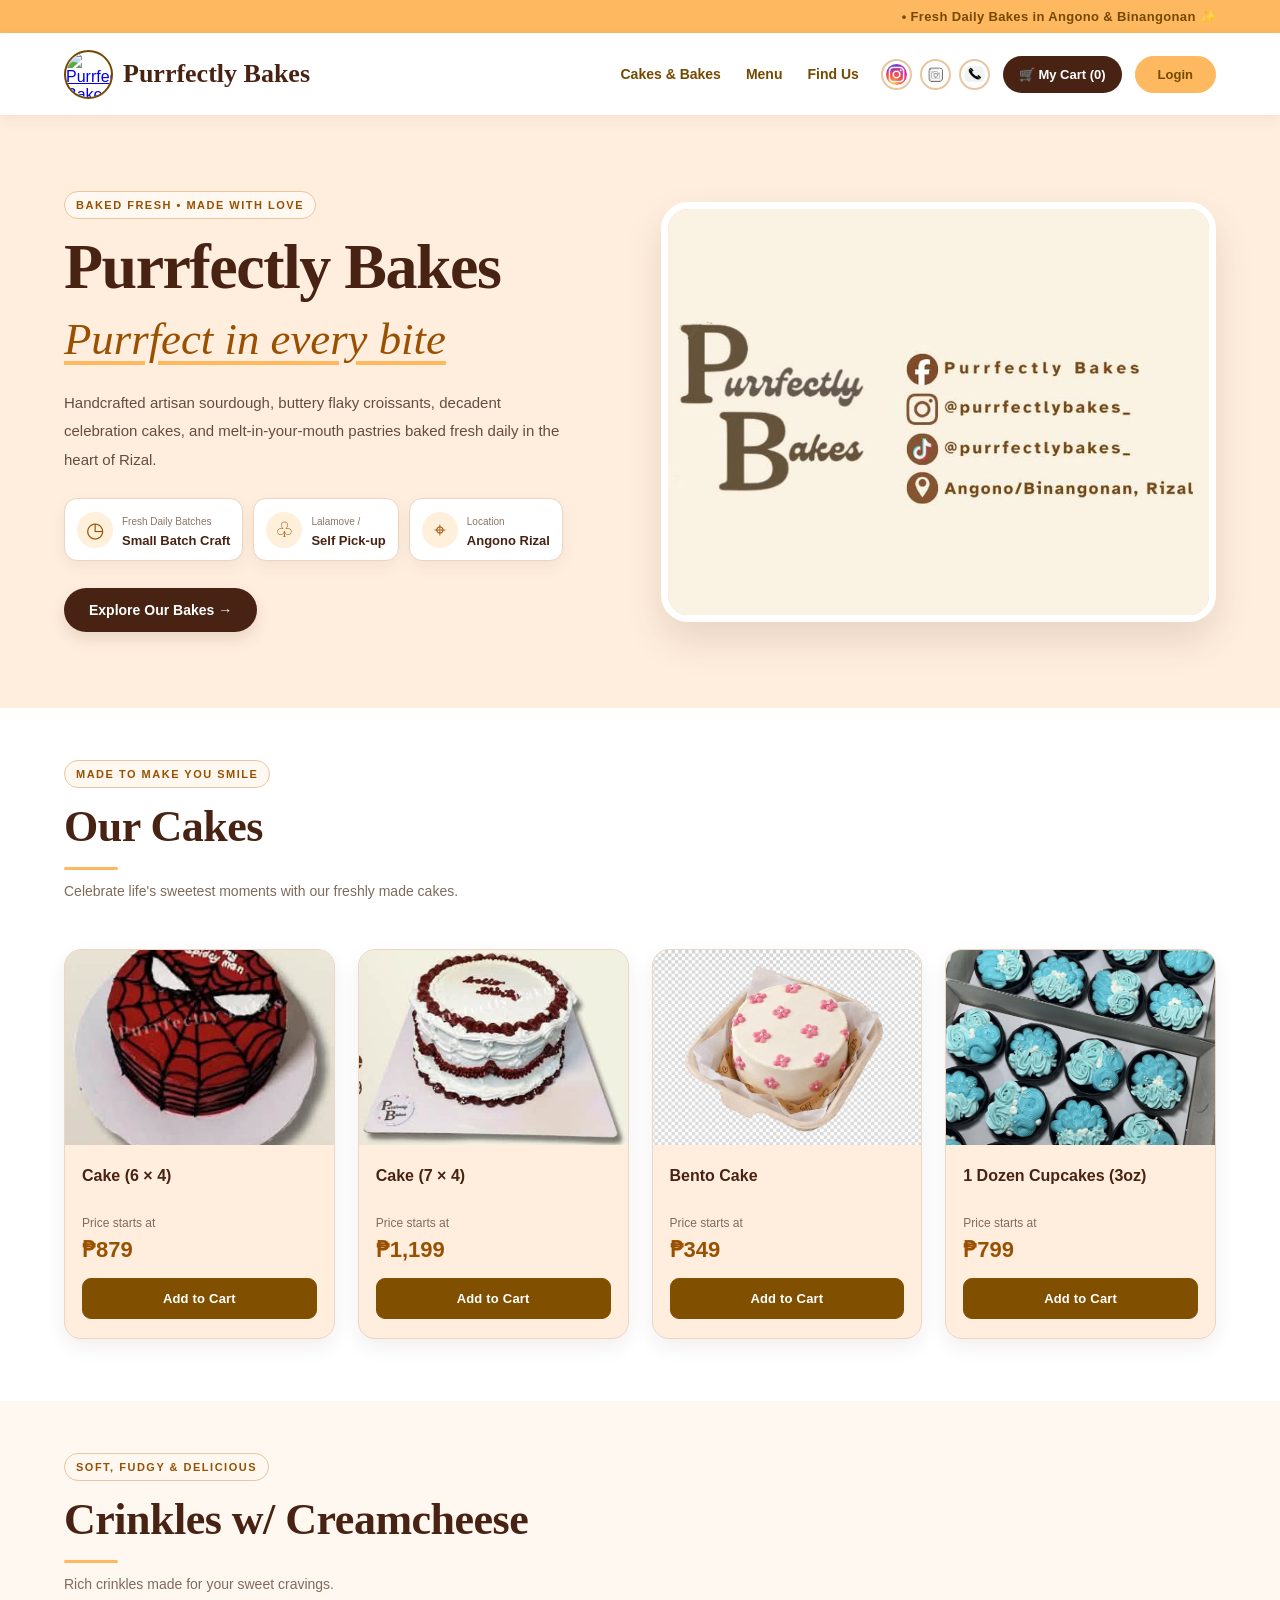
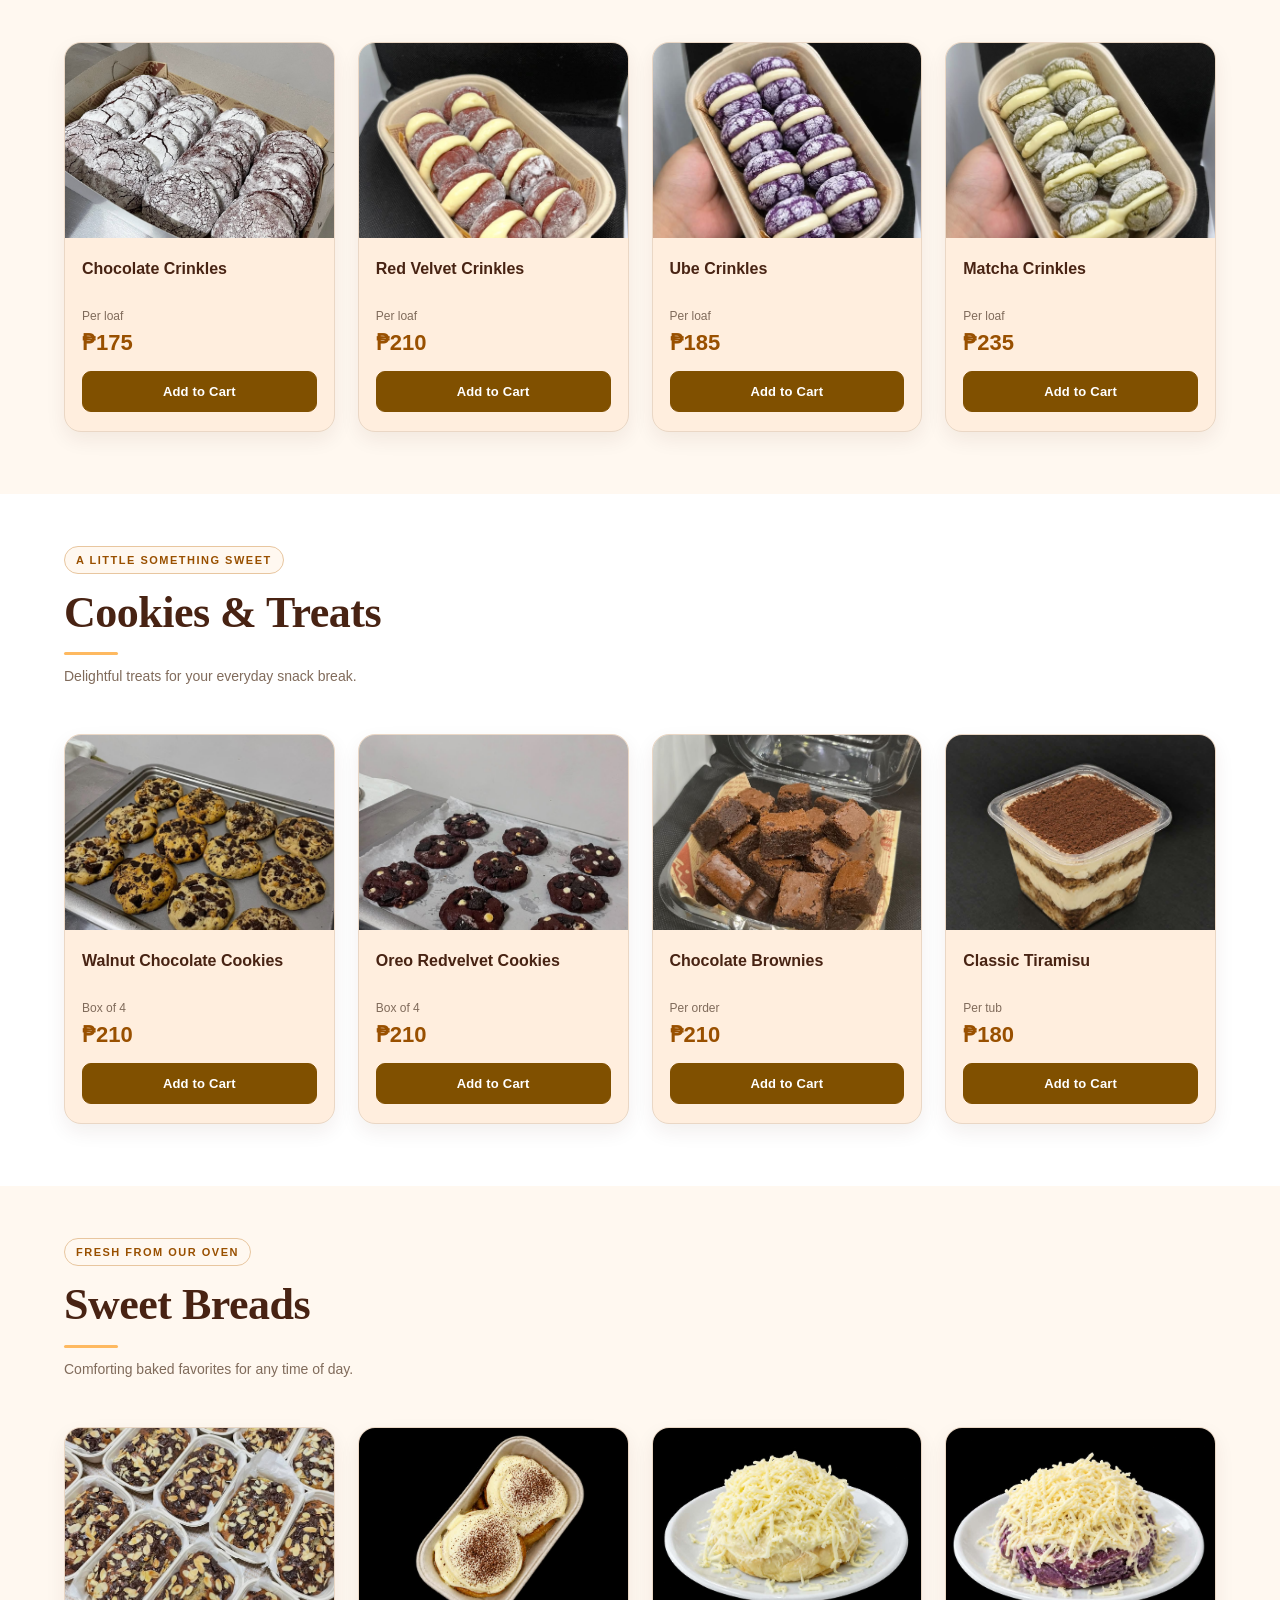
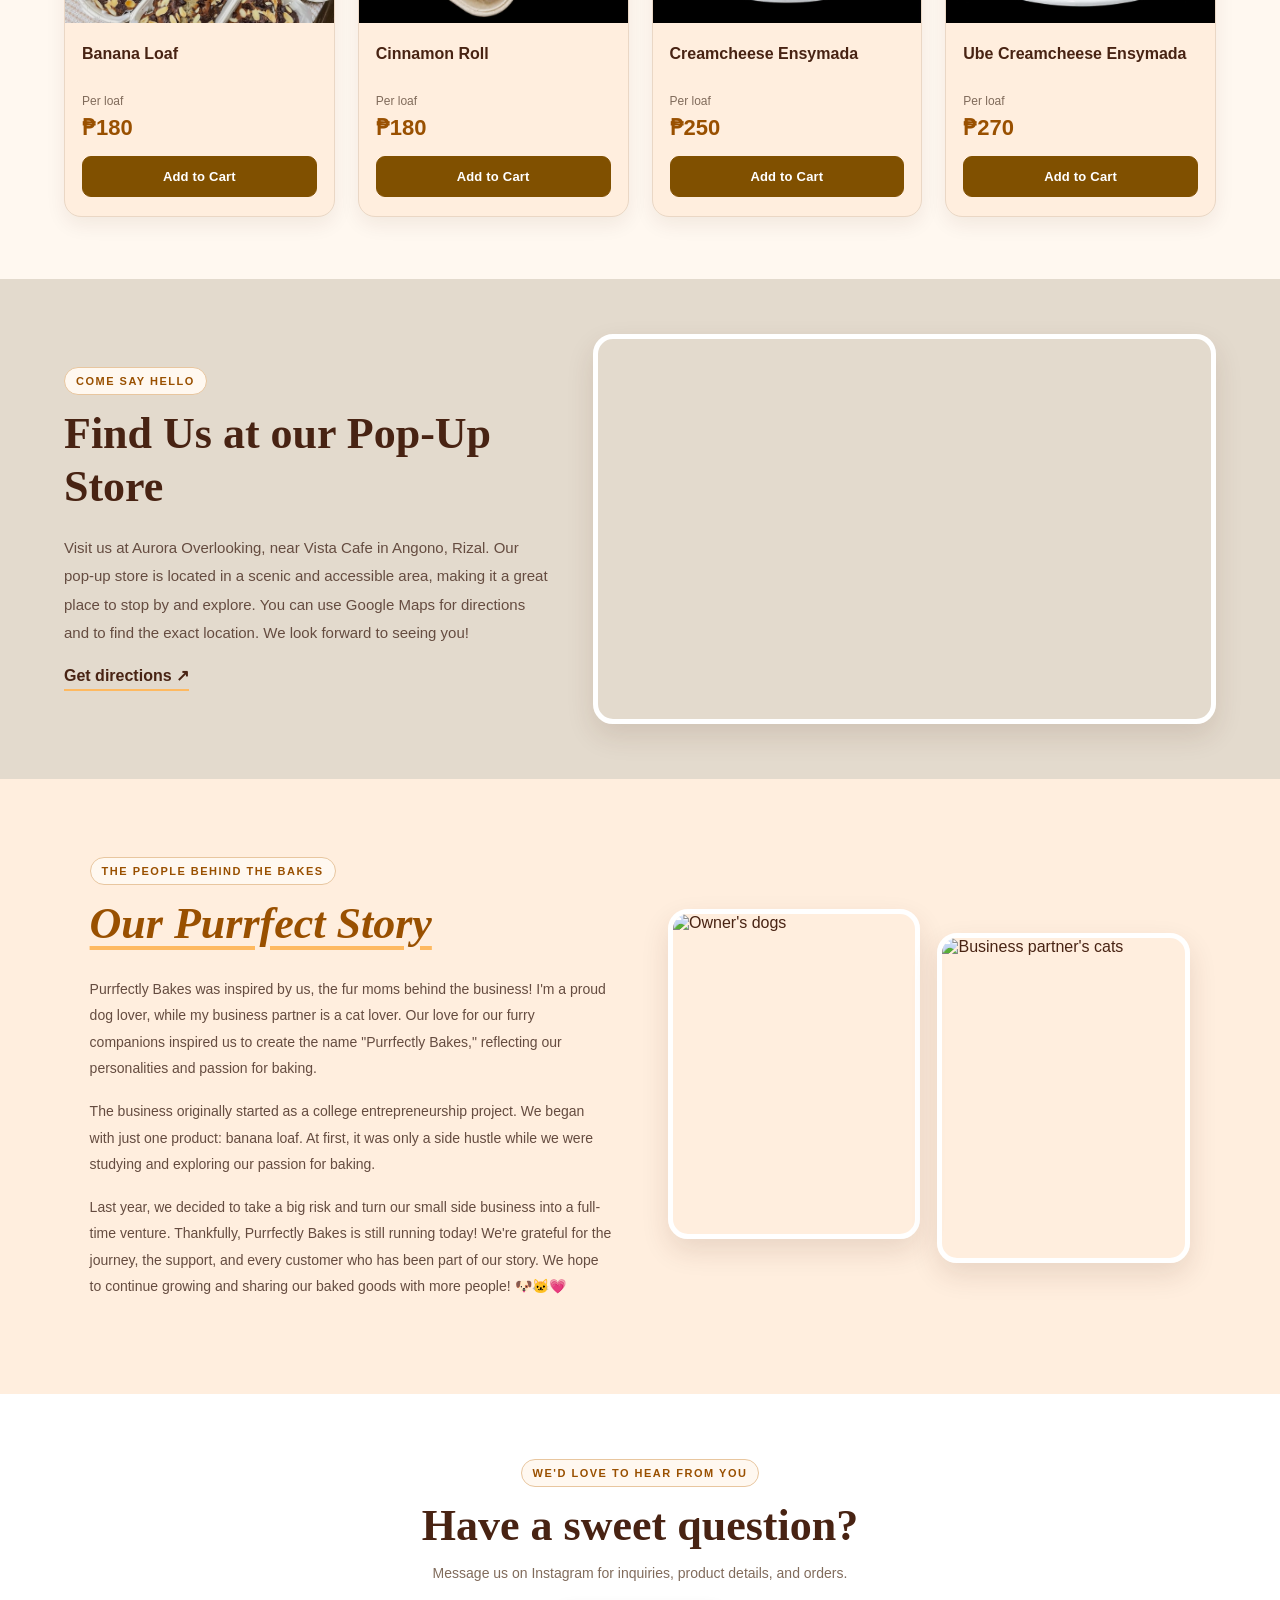
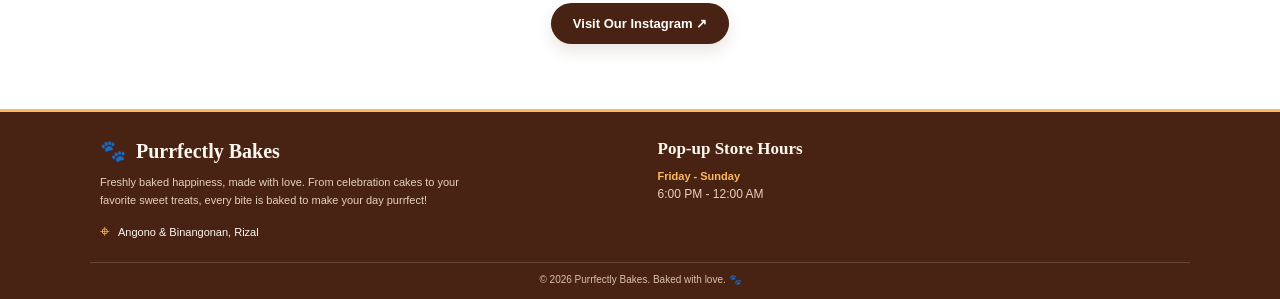
==== indexx.html @ 8ee6066c "Add files via upload" ====
<!DOCTYPE html>
<html lang="en">
<head>
    <meta charset="UTF-8">
    <meta name="viewport" content="width=device-width, initial-scale=1.0">
    <meta name="theme-color" content="#FFEEDE">
    <meta name="description" content="Freshly baked cakes, crinkles, cookies, and sweet breads from Purrfectly Bakes in Rizal.">
    <title>Purrfectly Bakes | Freshly Baked with Love</title>
    <link rel="stylesheet" href="style.css">
    <!-- Visual -->


</head>
<body>
    <!-- TOP ANNOUNCEMENT BAR: short store update shown above the navigation. -->
    <div class="top-header">
        <h1>• Fresh Daily Bakes in Angono &amp; Binangonan ✨</h1>
    </div>

    <!-- MAIN HEADER: brand logo, navigation links, social icons, cart, and login. -->
    <header class="mid-header" id="home">
        <div class="Brand">
            <a href="#home"><img src="pictures/logo.jpg" alt="Purrfectly Bakes Logo" class="logo"></a>
            <h1><a href="#home">Purrfectly Bakes</a></h1>
        </div>

        <nav aria-label="Main navigation">
            <a href="#menu-section">Cakes &amp; Bakes</a>
            <a href="#Menu">Menu</a>
            <a href="#maps">Find Us</a>
        </nav>

        <div class="header-actions">
            <div class="header-icons">
                <a href="https://www.instagram.com/purrfectlybakes_/" target="_blank" rel="noopener noreferrer" aria-label="Instagram">
                    <img src="pictures/instagram.jpg" alt="">
                </a>
                <a href="#image" aria-label="View bakery photos"><img src="pictures/camera.jpg" alt=""></a>
                <a href="#contact" aria-label="Contact us"><img src="pictures/Contact.jpg" alt=""></a>
            </div>

            <button type="button" class="cart-trigger" id="open-cart">
                🛒 My Cart <span id="cart-count">(0)</span>
            </button>

            <!-- LOGIN BUTTON -->
            <div class="Login">
                <a href="#login">Login</a>
            </div>
        </div>
    </header>

    <main>
        <!-- HERO SECTION: introduces the bakery and highlights its main features. -->
        <section class="Content">
            <div class="CContent">
                <p class="eyebrow">BAKED FRESH • MADE WITH LOVE</p>
                <h1>Purrfectly Bakes</h1>
                <h2>Purrfect in every bite</h2>
                <p>Handcrafted artisan sourdough, buttery flaky croissants, decadent celebration cakes, and melt-in-your-mouth pastries baked fresh daily in the heart of Rizal.</p>

                <div class="Content-features">
                    <div class="feature"><span>◷</span><div><small>Fresh Daily Batches</small><h4>Small Batch Craft</h4></div></div>
                    <div class="feature"><span>♧</span><div><small>Lalamove /</small><h4>Self Pick-up</h4></div></div>
                    <div class="feature"><span>⌖</span><div><small>Location</small><h4>Angono Rizal</h4></div></div>
                </div>
                <a href="#menu-section" class="Content-button">Explore Our Bakes <span>→</span></a>
            </div>

            <div class="Content-image" id="image" aria-label="Purrfectly Bakes featured products">
                <div class="slides">
                    <div class="slide"><img src="pictures/Banner.jpg" alt="Featured cake"></div>
                    <div class="slide"><img src="pictures/Banners.jpg" alt="Fresh pastries"></div>
                    <div class="slide"><img src="pictures/Bannerss.jpg" alt="Cookies and treats"></div>
                </div>
            </div>
        </section>

        <!-- PRODUCT CATEGORY 1: celebration cakes and cupcakes. -->
        <section class="menu-section catalog-section" id="menu-section">
            <div class="section-heading">
                <p class="eyebrow">MADE TO MAKE YOU SMILE</p>
                <h2>Our Cakes</h2>
                <p>Celebrate life's sweetest moments with our freshly made cakes.</p>
            </div>
            <div class="product-container">
                <article class="product-card" data-name="Cake (6 × 4)" data-price="879" data-description="Our classic celebration cake. Price starts at ₱879; final pricing may depend on design and customization.">
                    <div class="product-image"><img src="pictures/Cakes/6x4.png" alt="Cake 6 by 4"></div>
                    <div class="product-info"><h3>Cake (6 × 4)</h3><p>Price starts at</p><h4>₱879</h4><button type="button" class="add-button">Add to Cart</button></div>
                </article>
                <article class="product-card" data-name="Cake (7 × 4)" data-price="1199" data-description="A bigger celebration cake for sharing. Price starts at ₱1,199; final pricing may depend on design and customization.">
                    <div class="product-image"><img src="pictures/Cakes/7x4.png" alt="Cake 7 by 4"></div>
                    <div class="product-info"><h3>Cake (7 × 4)</h3><p>Price starts at</p><h4>₱1,199</h4><button type="button" class="add-button">Add to Cart</button></div>
                </article>
                <article class="product-card" data-name="Bento Cake" data-price="349" data-description="A petite cake that's perfect for intimate celebrations and sweet surprises.">
                    <div class="product-image"><img src="pictures/Cakes/Bento.png" alt="Bento Cake"></div>
                    <div class="product-info"><h3>Bento Cake</h3><p>Price starts at</p><h4>₱349</h4><button type="button" class="add-button">Add to Cart</button></div>
                </article>
                <article class="product-card" data-name="1 Dozen Cupcakes (3oz)" data-price="799" data-description="A dozen freshly made cupcakes, perfect for sharing.">
                    <div class="product-image"><img src="pictures/Cakes/dozen.jpg" alt="A dozen cupcakes"></div>
                    <div class="product-info"><h3>1 Dozen Cupcakes (3oz)</h3><p>Price starts at</p><h4>₱799</h4><button type="button" class="add-button">Add to Cart</button></div>
                </article>
            </div>
        </section>

        <!-- PRODUCT CATEGORY 2: crinkles with cream cheese. -->
        <section class="menu-section catalog-section alt-section" id="Menu">
            <div class="section-heading">
                <p class="eyebrow">SOFT, FUDGY &amp; DELICIOUS</p>
                <h2>Crinkles w/ Creamcheese</h2>
                <p>Rich crinkles made for your sweet cravings.</p>
            </div>
            <div class="product-container">
                <article class="product-card" data-name="Chocolate Crinkles" data-price="175" data-description="Rich chocolate crinkles with creamcheese. Sold per loaf.">
                    <div class="product-image"><img src="pictures/Crinkles/Dipdak.jpg" alt="Chocolate Crinkles"></div>
                    <div class="product-info"><h3>Chocolate Crinkles</h3><p>Per loaf</p><h4>₱175</h4><button type="button" class="add-button">Add to Cart</button></div>
                </article>
                <article class="product-card" data-name="Red Velvet Crinkles" data-price="210" data-description="Soft red velvet crinkles with creamcheese. Sold per loaf.">
                    <div class="product-image"><img src="pictures/Crinkles/Velveit.jpg" alt="Red Velvet Crinkles"></div>
                    <div class="product-info"><h3>Red Velvet Crinkles</h3><p>Per loaf</p><h4>₱210</h4><button type="button" class="add-button">Add to Cart</button></div>
                </article>
                <article class="product-card" data-name="Ube Crinkles" data-price="185" data-description="Ube-flavored crinkles with creamcheese. Sold per loaf.">
                    <div class="product-image"><img src="pictures/Crinkles/ubers.jpg" alt="Ube Crinkles"></div>
                    <div class="product-info"><h3>Ube Crinkles</h3><p>Per loaf</p><h4>₱185</h4><button type="button" class="add-button">Add to Cart</button></div>
                </article>
                <article class="product-card" data-name="Matcha Crinkles" data-price="235" data-description="Matcha crinkles with creamcheese. Sold per loaf.">
                    <div class="product-image"><img src="pictures/Crinkles/Matcho.jpg" alt="Matcha Crinkles"></div>
                    <div class="product-info"><h3>Matcha Crinkles</h3><p>Per loaf</p><h4>₱235</h4><button type="button" class="add-button">Add to Cart</button></div>
                </article>
            </div>
        </section>

        <!-- PRODUCT CATEGORY 3: cookies and other sweet treats. -->
        <section class="menu-section catalog-section" id="treats">
            <div class="section-heading">
                <p class="eyebrow">A LITTLE SOMETHING SWEET</p>
                <h2>Cookies &amp; Treats</h2>
                <p>Delightful treats for your everyday snack break.</p>
            </div>
            <div class="product-container">
                <article class="product-card" data-name="Walnut Chocolate Cookies" data-price="210" data-description="Chocolate cookies with walnuts. Box of 4.">
                    <div class="product-image"><img src="pictures/Corkies/Nutts.jpg" alt="Walnut Chocolate Cookies"></div>
                    <div class="product-info"><h3>Walnut Chocolate Cookies</h3><p>Box of 4</p><h4>₱210</h4><button type="button" class="add-button">Add to Cart</button></div>
                </article>
                <article class="product-card" data-name="Oreo Redvelvet Cookies" data-price="210" data-description="Oreo red velvet cookies. Box of 4.">
                    <div class="product-image"><img src="pictures/Corkies/Orie.jpg" alt="Oreo Redvelvet Cookies"></div>
                    <div class="product-info"><h3>Oreo Redvelvet Cookies</h3><p>Box of 4</p><h4>₱210</h4><button type="button" class="add-button">Add to Cart</button></div>
                </article>
                <article class="product-card" data-name="Chocolate Brownies" data-price="210" data-description="Rich chocolate brownies. Sold per order.">
                    <div class="product-image"><img src="pictures/Corkies/Brownd.jpg" alt="Chocolate Brownies"></div>
                    <div class="product-info"><h3>Chocolate Brownies</h3><p>Per order</p><h4>₱210</h4><button type="button" class="add-button">Add to Cart</button></div>
                </article>
                <article class="product-card" data-name="Classic Tiramisu" data-price="180" data-description="Classic tiramisu dessert. Sold per tub.">
                    <div class="product-image"><img src="pictures/Corkies/clas.jpg" alt="Classic Tiramisu"></div>
                    <div class="product-info"><h3>Classic Tiramisu</h3><p>Per tub</p><h4>₱180</h4><button type="button" class="add-button">Add to Cart</button></div>
                </article>
            </div>
        </section>

        <!-- PRODUCT CATEGORY 4: freshly baked sweet breads. -->
        <section class="menu-section catalog-section alt-section" id="sweet-breads">
            <div class="section-heading">
                <p class="eyebrow">FRESH FROM OUR OVEN</p>
                <h2>Sweet Breads</h2>
                <p>Comforting baked favorites for any time of day.</p>
            </div>
            <div class="product-container">
                <article class="product-card" data-name="Banana Loaf" data-price="180" data-description="Moist and comforting banana loaf. Sold per loaf.">
                    <div class="product-image"><img src="pictures/Breads/loaf.jpg" alt="Banana Loaf"></div>
                    <div class="product-info"><h3>Banana Loaf</h3><p>Per loaf</p><h4>₱180</h4><button type="button" class="add-button">Add to Cart</button></div>
                </article>
                <article class="product-card" data-name="Cinnamon Roll" data-price="180" data-description="Sweet cinnamon bread. Sold per loaf.">
                    <div class="product-image"><img src="pictures/Breads/Cin.jpg" alt="Cinnamon Roll"></div>
                    <div class="product-info"><h3>Cinnamon Roll</h3><p>Per loaf</p><h4>₱180</h4><button type="button" class="add-button">Add to Cart</button></div>
                </article>
                <article class="product-card" data-name="Creamcheese Ensymada" data-price="250" data-description="Soft ensymada topped with creamcheese. Sold per loaf.">
                    <div class="product-image"><img src="pictures/Breads/Plain.jpg" alt="Creamcheese Ensymada"></div>
                    <div class="product-info"><h3>Creamcheese Ensymada</h3><p>Per loaf</p><h4>₱250</h4><button type="button" class="add-button">Add to Cart</button></div>
                </article>
                <article class="product-card" data-name="Ube Creamcheese Ensymada" data-price="270" data-description="Ube ensymada topped with creamcheese. Sold per loaf.">
                    <div class="product-image"><img src="pictures/Breads/Ubier.jpg" alt="Ube Creamcheese Ensymada"></div>
                    <div class="product-info"><h3>Ube Creamcheese Ensymada</h3><p>Per loaf</p><h4>₱270</h4><button type="button" class="add-button">Add to Cart</button></div>
                </article>
            </div>
        </section>

        <!-- LOCATION SECTION: store information and embedded Google Map. -->
        <section class="store-section" id="maps">
            <div class="store-info">
                <p class="eyebrow">COME SAY HELLO</p>
                <h2>Find Us at our Pop-Up Store</h2>
                <p>Visit us at Aurora Overlooking, near Vista Cafe in Angono, Rizal. Our pop-up store is located in a scenic and accessible area, making it a great place to stop by and explore. You can use Google Maps for directions and to find the exact location. We look forward to seeing you!</p>
                <a class="text-link" href="https://www.google.com/maps/search/?api=1&amp;query=Aurora+Overlooking+Angono+Rizal" target="_blank" rel="noopener noreferrer">Get directions ↗</a>
            </div>
            <div class="map-container">
                <iframe src="https://www.google.com/maps/embed?pb=!1m18!1m12!1m3!1d15448.230544791286!2d121.14919506479725!3d14.53869587504413!2m3!1f0!2f0!3f0!3m2!1i1024!2i768!4f13.1!3m3!1m2!1s0x3397c6d9e2934acf%3A0x7d5acda3dcf02e4a!2sAngono%2C%201930%20Rizal!5e0!3m2!1sen!2sph!4v1792899630427!5m2!1sen!2sph" loading="lazy" referrerpolicy="strict-origin-when-cross-origin" title="Purrfectly Bakes Store Location"></iframe>
            </div>
        </section>

        <!-- ABOUT US SECTION: the story behind the Purrfectly Bakes name. -->
        <section class="StoryContent" id="about">
            <div class="StoryDetails">
                <p class="eyebrow">THE PEOPLE BEHIND THE BAKES</p>
                <h2>Our Purrfect Story</h2>
                <p>Purrfectly Bakes was inspired by us, the fur moms behind the business! I'm a proud dog lover, while my business partner is a cat lover. Our love for our furry companions inspired us to create the name "Purrfectly Bakes," reflecting our personalities and passion for baking.</p>
                <p>The business originally started as a college entrepreneurship project. We began with just one product: banana loaf. At first, it was only a side hustle while we were studying and exploring our passion for baking.</p>
                <p>Last year, we decided to take a big risk and turn our small side business into a full-time venture. Thankfully, Purrfectly Bakes is still running today! We're grateful for the journey, the support, and every customer who has been part of our story. We hope to continue growing and sharing our baked goods with more people! 🐶🐱💗</p>
            </div>
            <div class="StoryImages">
                <img src="pictures/dog1.jpg" alt="Owner's dogs">
                <img src="pictures/cat1.jpg" alt="Business partner's cats">
            </div>
        </section>

        <!-- CONTACT SECTION: directs customers to the bakery Instagram page. -->
        <section class="contact-section" id="contact">
            <p class="eyebrow">WE'D LOVE TO HEAR FROM YOU</p>
            <h2>Have a sweet question?</h2>
            <p>Message us on Instagram for inquiries, product details, and orders.</p>
            <a href="https://www.instagram.com/purrfectlybakes_/" target="_blank" rel="noopener noreferrer">Visit Our Instagram ↗</a>
        </section>
    </main>

    <!-- FOOTER: compact brand details and pop-up store schedule. -->
    <footer class="footer">
        <div class="footer-container">
            <div>
                <h3 class="footer-logo"><span class="paw">🐾</span> Purrfectly Bakes</h3>
                <p class="footer-description">Freshly baked happiness, made with love. From celebration cakes to your favorite sweet treats, every bite is baked to make your day purrfect!</p>
                <div class="footer-location"><span class="store-icon">⌖</span><span>Angono &amp; Binangonan, Rizal</span></div>
            </div>
            <div class="footer-right">
                <h3>Pop-up Store Hours</h3>
                <p class="footer-days">Friday - Sunday</p>
                <p class="footer-time">6:00 PM - 12:00 AM</p>
            </div>
        </div>
        <p class="copyright">© 2026 Purrfectly Bakes. Baked with love. 🐾</p>
    </footer>


    <!-- ACCOUNT POPUPS: CSS :target opens these panels without JavaScript. -->
    <!-- ================= LOGIN ================= -->
    <div id="login" class="account-modal">
        <div class="account-content">
            <img class="account-logo" src="pictures/logo.jpg" alt="Purrfectly Bakes Logo">
            <h2>Welcome Back!</h2>

            <form action="#Welcome">
                <div class="account-input-group">
                    <input type="email" id="login-email" required>
                    <label for="login-email">Email*</label>
                </div>
                <div class="account-input-group">
                    <input type="password" id="login-password" required>
                    <label for="login-password">Password*</label>
                </div>
                <button class="account-yellow-button" type="submit">LOG IN</button>
            </form>

            <a href="#" class="account-close" aria-label="Close login">&times;</a>
            <p class="account-terms">By continuing, you agree to our Terms of Service and Privacy Policy.<br>
                New here? <a href="#signin">Create Account</a>
            </p>
        </div>
    </div>

    <!-- LOGIN WELCOME -->
    <div id="Welcome" class="account-welcome">
        <div class="account-welcome-content">
            <h1>Welcome Back!</h1>
            <p>We are happy to see you again!</p>
            <a href="#" class="account-close" aria-label="Close welcome">&times;</a>
        </div>
    </div>

    <!-- ================= SIGN IN ================= -->
    <div id="signin" class="account-modal">
        <div class="account-content">
            <img class="account-logo" src="pictures/logo.jpg" alt="Purrfectly Bakes Logo">
            <h2>Create Account</h2>

            <form action="#welcome">
                <div class="account-input-group">
                    <input type="text" id="signup-firstname" required>
                    <label for="signup-firstname">Firstname</label>
                </div>
                <div class="account-input-group">
                    <input type="text" id="signup-lastname" required>
                    <label for="signup-lastname">Lastname</label>
                </div>
                <div class="account-input-group">
                    <input type="email" id="signup-email" required>
                    <label for="signup-email">Email*</label>
                </div>
                <div class="account-input-group">
                    <input type="password" id="signup-password" required>
                    <label for="signup-password">Password*</label>
                </div>
                <button class="account-yellow-button" type="submit">SIGN IN</button>
            </form>

            <a href="#" class="account-close" aria-label="Close sign in">&times;</a>
            <p class="account-terms">By continuing, you agree to our Terms of Service and Privacy Policy.</p>
            <p class="account-switch">Already have an account? <a href="#login">Log In</a></p>
        </div>
    </div>

    <!-- SIGN IN WELCOME -->
    <div id="welcome" class="account-welcome">
        <div class="account-welcome-content">
            <h1>Welcome!</h1>
            <p>Are you ready to select your own Purrfectly Bakes?</p>
            <a href="#" class="account-close" aria-label="Close welcome">&times;</a>
        </div>
    </div>

    <!-- SHOPPING INTERFACE MARKUP: these controls are visual only without JavaScript. -->
    <!-- Reusable product details popup -->
    <div class="modal-backdrop" id="product-backdrop"></div>
    <section id="product-modal" class="popup" role="dialog" aria-modal="true" aria-hidden="true" aria-labelledby="modal-product-name">
        <button type="button" class="modal-close" id="close-product" aria-label="Close product details">×</button>
        <div class="product-modal-content">
            <img id="modal-product-image" src="" alt="">
            <div class="product-modal-info">
                <p class="eyebrow">PURRFECTLY BAKES</p>
                <h2 id="modal-product-name">Product name</h2>
                <p class="modal-price">₱<span id="modal-product-price">0</span></p>
                <p id="modal-product-description" class="modal-description"></p>
                <p class="allergen-note">For the exact ingredient list and allergen information, please message us on Instagram before ordering.</p>
                <button type="button" id="modal-add-to-cart" class="primary-button">Add to Cart</button>
            </div>
        </div>
    </section>

    <!-- Shopping cart popup -->
    <section id="cart" class="popup cart-popup" role="dialog" aria-modal="true" aria-hidden="true" aria-labelledby="cart-title">
        <button type="button" class="modal-close" id="close-cart" aria-label="Close cart">×</button>
        <p class="eyebrow">YOUR SWEET SELECTION</p>
        <h2 id="cart-title">My Cart <span class="cart-heading-count" id="cart-heading-count">(0 items)</span></h2>
        <div id="cart-items"><p class="empty-cart">Your cart is currently empty. Add something sweet!</p></div>
        <div class="cart-summary">
            <div><span>Subtotal</span><strong>₱<span id="cart-total">0</span></strong></div>
            <small>Delivery fee, if applicable, will be confirmed by the shop.</small>
            <button type="button" id="checkout-button" class="primary-button" disabled>Proceed to Checkout</button>
        </div>
    </section>

    <!-- Checkout screen -->
    <section id="checkout" class="popup checkout-popup" role="dialog" aria-modal="true" aria-hidden="true" aria-labelledby="checkout-title">
        <button type="button" class="modal-close" id="close-checkout" aria-label="Close checkout">×</button>
        <p class="eyebrow">ALMOST THERE!</p>
        <h2 id="checkout-title">Complete Your Order</h2>
        <p class="checkout-intro">Please provide your details so we can prepare your freshly baked treats.</p>

        <form id="checkout-form">
            <div class="checkout-section">
                <h3>1. Customer Information</h3>
                <div class="checkout-grid">
                    <label>Full Name *<input id="customer-name" name="customerName" type="text" autocomplete="name" placeholder="Your complete name" required></label>
                    <label>Mobile Number *<input id="customer-phone" name="customerPhone" type="tel" autocomplete="tel" placeholder="09XXXXXXXXX" pattern="09[0-9]{9}" title="Enter an 11-digit Philippine mobile number starting with 09." required></label>
                    <label class="full-field">Email Address (optional)<input id="customer-email" name="customerEmail" type="email" autocomplete="email" placeholder="you@example.com"></label>
                </div>
            </div>

            <div class="checkout-section">
                <h3>2. Delivery Method</h3>
                <div class="choice-row">
                    <label class="choice-card"><input type="radio" name="fulfillment" value="Self Pickup" checked> <span><strong>Self Pickup</strong><small>Pick up your order at our agreed location.</small></span></label>
                    <label class="choice-card"><input type="radio" name="fulfillment" value="Delivery"> <span><strong>Delivery</strong><small>Have your order delivered to your address.</small></span></label>
                </div>
                <div id="delivery-fields" class="checkout-grid" hidden>
                    <label class="full-field">Complete Delivery Address *<textarea id="customer-address" rows="2" placeholder="House/Unit No., Street, Barangay, City/Municipality"></textarea></label>
                    <label class="full-field">Landmark / Delivery Instructions<input id="customer-landmark" type="text" placeholder="Nearby landmark, gate color, etc."></label>
                </div>
            </div>

            <div class="checkout-section">
                <h3>3. Preferred Schedule</h3>
                <div class="checkout-grid">
                    <label>Preferred Date *<input id="order-date" type="date" required></label>
                    <label>Preferred Time *<select id="order-time" required><option value="">Choose a time</option><option>9:00 AM – 11:00 AM</option><option>11:00 AM – 1:00 PM</option><option>1:00 PM – 3:00 PM</option><option>3:00 PM – 5:00 PM</option><option>5:00 PM – 7:00 PM</option></select></label>
                </div>
                <small class="checkout-hint">Your requested schedule is subject to availability. We will confirm it through Instagram.</small>
            </div>

            <div class="checkout-section">
                <h3>4. Payment Method</h3>
                <div class="payment-options">
                    <label class="choice-card"><input type="radio" name="payment" value="GCash" required><span><strong>GCash</strong><small>E-wallet payment</small></span></label>
                    <label class="choice-card"><input type="radio" name="payment" value="Maya"><span><strong>Maya</strong><small>E-wallet payment</small></span></label>
                    <label class="choice-card"><input type="radio" name="payment" value="Cash on Pickup/Delivery"><span><strong>Cash</strong><small>Pay when you receive your order</small></span></label>
                </div>
                <p class="payment-note">For GCash or Maya, payment details and instructions will be provided by Purrfectly Bakes after your order is confirmed. Please do not send payment yet.</p>
            </div>

            <div class="checkout-section">
                <label class="full-field">Order Notes / Cake Design / Special Requests<textarea id="order-notes" rows="3" placeholder="Write your preferred flavor, design, message on cake, or other requests here."></textarea></label>
            </div>

            <div class="checkout-total"><span>Merchandise Subtotal</span><strong>₱<span id="checkout-total">0</span></strong></div>
            <p class="checkout-hint">Delivery fee and custom design charges, if any, will be confirmed by the shop before payment.</p>
            <button type="submit" class="primary-button">Review My Order</button>
        </form>

        <div id="order-review" class="order-review" hidden>
            <h3>Review Your Order</h3>
            <p>Please check your details before sending your order inquiry.</p>
            <pre id="order-review-text"></pre>
            <button type="button" id="send-order-button" class="primary-button">Copy Order Details &amp; Open Instagram</button>
            <button type="button" id="edit-order-button" class="secondary-button">Go Back &amp; Edit</button>
        </div>
        <div id="order-success" class="order-success" hidden>
            <div class="success-mark">✓</div>
            <h3>Order Details Ready!</h3>
            <p>Your order summary has been prepared. Send it to Purrfectly Bakes on Instagram so the shop can confirm availability, delivery fee, and payment instructions.</p>
            <button type="button" id="finish-order-button" class="primary-button">Done</button>
        </div>
    </section>
    <div class="toast" id="toast" role="status" aria-live="polite"></div>

</body>
</html>
---- style.css ----
/* =========================================
   PURRFECTLY BAKES - COMPLETE STYLESHEET
   Warm bakery palette; no gradients.
========================================= */

:root {
    --cream: #FFEEDE;
    --gold: #FEB960;
    --brown: #482313;
    --brown-light: #754900;
    --accent: #995000;
    --muted: #806B5B;
    --white: #FFFFFF;
    --line: #F1DDC9;
    --shadow: 0 12px 30px rgba(72, 35, 19, 0.09);
}

* { margin: 0; padding: 0; box-sizing: border-box; }
html { scroll-behavior: smooth; scroll-padding-top: 105px; }
body {
    background: var(--cream);
    color: var(--brown);
    font-family: Arial, sans-serif;
    overflow-x: hidden;
}
img { max-width: 100%; }
a, button { -webkit-tap-highlight-color: transparent; }
button { font: inherit; }
section[id] { scroll-margin-top: 105px; }

/* Top strip */
.top-header {
    width: 100%;
    background: var(--gold);
    color: var(--brown-light);
    padding: 9px 5%;
}
.top-header h1 {
    text-align: right;
    font-size: 13px;
    font-weight: 600;
    letter-spacing: .35px;
}

/* Sticky navigation */
.mid-header {
    width: 100%;
    min-height: 82px;
    padding: 13px 5%;
    display: flex;
    align-items: center;
    justify-content: space-between;
    gap: 22px;
    background: var(--white);
    box-shadow: 0 3px 14px rgba(72,35,19,.07);
    position: sticky;
    top: 0;
    z-index: 1000;
}
.Brand, .Brand > a { display: flex; align-items: center; flex-shrink: 0; }
.Brand { gap: 10px; }
.logo {
    width: 49px; height: 49px; object-fit: contain;
    border: 2px solid var(--brown-light); border-radius: 50%;
}
.Brand h1 { font: bold 26px Georgia, serif; white-space: nowrap; }
.Brand h1 a { color: var(--brown); text-decoration: none; }
nav { display: flex; align-items: center; justify-content: center; gap: 25px; margin-left: auto; }
nav a {
    color: var(--brown-light); text-decoration: none; font-size: 14px;
    font-weight: 700; white-space: nowrap; position: relative; padding: 9px 0;
}
nav a::after {
    content: ""; position: absolute; left: 0; bottom: 2px;
    width: 0; height: 2px; background: var(--gold); transition: width .25s ease;
}
nav a:hover::after, nav a:focus-visible::after { width: 100%; }
nav a:hover { color: var(--accent); }
.header-actions { display: flex; align-items: center; gap: 13px; flex-shrink: 0; }
.header-icons { display: flex; align-items: center; gap: 8px; }
.header-icons a { display: flex; }
.header-icons img {
    width: 31px; height: 31px; object-fit: contain; padding: 3px;
    border: 2px solid #E8C69F; border-radius: 50%; transition: .25s ease;
}
.header-icons a:hover img { transform: translateY(-3px); border-color: var(--gold); }
.cart-trigger, .primary-button {
    border: 0; border-radius: 30px; padding: 11px 16px;
    background: var(--brown); color: var(--white); font-size: 13px;
    font-weight: 700; cursor: pointer; transition: .25s ease;
}
.cart-trigger:hover, .primary-button:hover { background: var(--gold); color: var(--brown); transform: translateY(-2px); }
.profile-button { display: flex; }
.profile-button img {
    width: 36px; height: 36px; object-fit: cover;
    border: 2px solid #E8C69F; border-radius: 50%; transition: .25s ease;
}
.profile-button:hover img { border-color: var(--gold); transform: scale(1.06); }

/* Hero */
.Content {
    min-height: 520px; padding: 65px 5%; display: flex;
    align-items: center; justify-content: space-between; gap: 48px;
}
.CContent { flex: 1; min-width: 0; max-width: 570px; }
.eyebrow {
    color: var(--accent); font-size: 11px; font-weight: 800;
    letter-spacing: 2px; margin-bottom: 13px;
}
.CContent h1 {
    color: var(--brown); font: bold clamp(42px,5vw,76px)/1.08 Georgia,serif;
    letter-spacing: -1.5px; margin-bottom: 12px;
}
.CContent h2 {
    color: var(--accent); font: italic clamp(29px,3.5vw,47px)/1.2 Georgia,serif;
    text-decoration: underline; text-decoration-color: var(--gold);
    text-underline-offset: 7px; margin-bottom: 22px;
}
.CContent > p:not(.eyebrow) {
    max-width: 510px; color: #654C40; font-size: 15px; line-height: 1.9; margin-bottom: 24px;
}
.Content-features { display: flex; flex-wrap: wrap; gap: 10px; margin-bottom: 27px; }
.feature {
    display: flex; align-items: center; gap: 9px; padding: 12px;
    background: var(--white); border: 1px solid #F1D8BD;
    border-radius: 13px; box-shadow: 0 4px 12px rgba(72,35,19,.04);
    transition: transform .25s ease, box-shadow .25s ease;
}
.feature:hover { transform: translateY(-4px); box-shadow: var(--shadow); }
.feature span { color: var(--accent); font-size: 21px; }
.feature small { color: #8A7666; font-size: 10px; }
.feature h4 { color: var(--brown); font-size: 13px; margin-top: 4px; }
.Content-button {
    display: inline-block; padding: 14px 25px; border-radius: 30px;
    background: var(--brown); color: var(--white); text-decoration: none;
    font-size: 14px; font-weight: 700; transition: .25s ease;
}
.Content-button:hover { background: var(--gold); color: var(--brown); transform: translateY(-3px); }
.Content-image {
    flex: 1; min-width: 0; max-width: 620px; width: 100%; height: 420px;
    overflow: hidden; border: 4px solid var(--white); border-radius: 27px;
    background: #F3D7B8; box-shadow: var(--shadow);
}
.slides { display: flex; width: 300%; height: 100%; animation: autoSlide 12s infinite; }
.slide { width: 33.3333%; height: 100%; flex-shrink: 0; }
.slide img { width: 100%; height: 100%; object-fit: cover; display: block; }
@keyframes autoSlide {
    0%,30% { transform: translateX(0); }
    33.33%,63.33% { transform: translateX(-33.3333%); }
    66.66%,96.66% { transform: translateX(-66.6666%); }
    100% { transform: translateX(0); }
}

/* Product sections */
.menu-section { padding: 52px 5% 62px; background: var(--white); }
.alt-section { background: #FFF8F0; }
.section-heading { max-width: 1200px; margin: 0 auto 28px; }
.section-heading h2, .store-info h2, .StoryDetails h2, .contact-section h2 {
    color: var(--brown); font: bold clamp(30px,3.5vw,44px)/1.2 Georgia,serif;
    margin-bottom: 10px;
}
.section-heading > p:last-child { color: var(--muted); font-size: 14px; line-height: 1.7; }
.product-container {
    display: grid; grid-template-columns: repeat(4,minmax(0,1fr));
    gap: 23px; max-width: 1200px; margin: 0 auto;
}
.product-card {
    display: flex; flex-direction: column; min-width: 0; overflow: hidden;
    background: var(--cream); border: 1px solid var(--line); border-radius: 17px;
    box-shadow: 0 5px 16px rgba(72,35,19,.05);
    transition: transform .28s ease, box-shadow .28s ease;
    cursor: pointer;
}
.product-card:hover { transform: translateY(-7px); box-shadow: 0 15px 28px rgba(72,35,19,.13); }
.product-image { width: 100%; height: 195px; overflow: hidden; background: #F6E1CC; }
.product-image img { width: 100%; height: 100%; object-fit: cover; display: block; transition: transform .4s ease; }
.product-card:hover .product-image img { transform: scale(1.06); }
.product-info { display: flex; flex-direction: column; flex: 1; align-items: stretch; padding: 17px 16px; }
.product-info h3 { color: var(--brown); font-size: 16px; line-height: 1.45; margin-bottom: 8px; }
.product-info p { color: var(--muted); font-size: 12px; margin-bottom: 7px; }
.product-info h4 { color: var(--accent); font-size: 22px; margin-top: auto; margin-bottom: 15px; }
.add-button {
    width: 100%; border: 0; border-radius: 9px; padding: 12px 10px;
    background: #805000; color: var(--white); font-size: 13px; font-weight: 700;
    cursor: pointer; transition: .25s ease;
}
.add-button:hover { background: var(--brown); transform: translateY(-2px); }
.add-button:active { transform: scale(.98); }

/* Location */
.store-section {
    min-height: 460px; padding: 55px 5%; background: #E3DACD;
    display: flex; align-items: center; justify-content: space-between; gap: 45px;
}
.store-info { flex: 0 0 42%; min-width: 0; }
.store-info h2 { margin-bottom: 20px; }
.store-info p:not(.eyebrow) { color: #654C40; font-size: 15px; line-height: 1.9; margin-bottom: 18px; }
.text-link { color: var(--brown); font-weight: 700; text-decoration-color: var(--gold); text-underline-offset: 4px; }
.map-container {
    flex: 1; min-width: 0; height: 390px; overflow: hidden;
    border: 5px solid var(--white); border-radius: 20px; box-shadow: var(--shadow);
}
.map-container iframe { width: 100%; height: 100%; display: block; border: 0; }

/* Story */
.StoryContent {
    display: flex; align-items: center; justify-content: space-between;
    gap: 55px; padding: 78px 7%; background: var(--cream);
}
.StoryDetails { flex: 1; min-width: 0; max-width: 650px; }
.StoryDetails h2 { color: var(--accent); font-style: italic; text-decoration: underline; text-decoration-color: var(--gold); text-underline-offset: 8px; margin-bottom: 25px; }
.StoryDetails p:not(.eyebrow) { color: #654C40; font-size: 14px; line-height: 1.9; margin-bottom: 16px; }
.StoryImages { flex: 1; min-width: 0; display: flex; align-items: center; justify-content: center; gap: 17px; }
.StoryImages img {
    width: calc(50% - 9px); height: 330px; object-fit: cover;
    border: 5px solid var(--white); border-radius: 20px; box-shadow: var(--shadow);
    transition: transform .3s ease;
}
.StoryImages img:first-child { transform: translateY(-12px); }
.StoryImages img:last-child { transform: translateY(12px); }
.StoryImages img:hover { transform: translateY(-5px); }

/* Contact */
.contact-section { padding: 65px 5%; text-align: center; background: var(--white); }
.contact-section h2 { margin-bottom: 12px; }
.contact-section > p:not(.eyebrow) { color: var(--muted); font-size: 14px; margin-bottom: 22px; }
.contact-section a {
    display: inline-block; padding: 13px 22px; border-radius: 25px;
    background: var(--brown); color: var(--white); text-decoration: none;
    font-size: 13px; font-weight: 700; transition: .25s ease;
}
.contact-section a:hover { background: var(--gold); color: var(--brown); }

/* Footer */
.footer { padding: 52px 8% 22px; background: var(--brown); color: #FFF8F0; border-top: 4px solid var(--gold); }
.footer-container { display: grid; grid-template-columns: 1fr 1fr; gap: 60px; max-width: 1200px; margin: 0 auto; }
.footer-logo { display: flex; align-items: center; gap: 10px; font: bold 25px Georgia,serif; margin-bottom: 17px; }
.paw { color: var(--gold); font-size: 27px; }
.footer-description { max-width: 430px; color: #E5D1BE; font-size: 13px; line-height: 1.9; }
.footer-location { display: flex; align-items: center; gap: 12px; margin-top: 28px; font-size: 13px; }
.store-icon { color: var(--gold); font-size: 22px; }
.footer-right h3 { font: bold 22px Georgia,serif; margin-bottom: 20px; }
.footer-days { color: var(--gold); font-size: 13px; font-weight: 700; margin-bottom: 8px; }
.footer-time { color: #E5D1BE; font-size: 14px; }
.copyright { max-width: 1200px; margin: 35px auto 0; padding-top: 17px; border-top: 1px solid rgba(255,255,255,.16); color: #D9C2AE; font-size: 11px; text-align: center; }

/* Modal backdrop and popup */
.modal-backdrop {
    position: fixed; inset: 0; z-index: 1998;
    background: rgba(35,20,12,.62); opacity: 0; visibility: hidden;
    transition: opacity .2s ease, visibility .2s ease;
}
.modal-backdrop.is-visible { opacity: 1; visibility: visible; }
.popup {
    display: none; position: fixed; top: 50%; left: 50%; z-index: 1999;
    transform: translate(-50%,-47%); opacity: 0;
    width: min(900px,92vw); max-height: 88vh; overflow-y: auto;
    padding: 34px; border: 2px solid var(--gold); border-radius: 19px;
    background: var(--cream); box-shadow: 0 18px 55px rgba(0,0,0,.28);
}
.popup.is-open { display: block; animation: popupIn .22s ease forwards; }
@keyframes popupIn { to { transform: translate(-50%,-50%); opacity: 1; } }
.modal-close {
    position: absolute; top: 12px; right: 14px; width: 36px; height: 36px;
    border: 0; border-radius: 50%; background: var(--gold); color: var(--brown);
    font-size: 23px; line-height: 1; cursor: pointer;
}
.product-modal-content { display: grid; grid-template-columns: 1fr 1fr; align-items: center; gap: 30px; }
#modal-product-image { width: 100%; max-height: 470px; object-fit: cover; border-radius: 13px; background: #F6E1CC; }
.product-modal-info { padding: 10px 4px; }
.product-modal-info h2, .cart-popup h2 { color: var(--brown); font: bold 30px Georgia,serif; margin: 0 35px 12px 0; }
.modal-price { color: var(--accent); font-size: 25px; font-weight: 800; margin-bottom: 18px; }
.modal-description, .allergen-note { color: #654C40; font-size: 14px; line-height: 1.8; margin-bottom: 14px; }
.allergen-note { padding: 12px; border-radius: 10px; background: #FFF8F0; font-size: 12px; }
.primary-button { width: 100%; border-radius: 10px; padding: 14px; font-size: 14px; }
.primary-button:disabled { opacity: .45; cursor: not-allowed; transform: none; }

/* Cart */
.cart-popup { width: min(680px,92vw); padding: 30px; }
.cart-popup h2 { font-size: 28px; margin-bottom: 20px; }
.cart-heading-count { color: var(--muted); font: normal 13px Arial,sans-serif; }
#cart-items { margin-bottom: 18px; }
.empty-cart { color: var(--muted); text-align: center; padding: 25px 8px; }
.cart-item {
    display: flex; align-items: center; gap: 13px; padding: 12px;
    margin-bottom: 10px; border: 1px solid var(--line); border-radius: 12px; background: #FFF8F0;
}
.cart-item-image { width: 65px; height: 65px; object-fit: cover; border-radius: 9px; flex-shrink: 0; }
.cart-item-details { flex: 1; min-width: 110px; }
.cart-item-details strong { display: block; color: var(--brown); font-size: 13px; margin-bottom: 4px; }
.cart-item-details p { color: var(--muted); font-size: 11px; line-height: 1.5; }
.cart-item-details .cart-subtotal { color: var(--accent); font-weight: 700; }
.quantity-controls { display: flex; align-items: center; gap: 7px; }
.quantity-controls button {
    min-width: 29px; min-height: 29px; border: 0; border-radius: 7px;
    background: #805000; color: var(--white); font-size: 16px; cursor: pointer;
}
.quantity-controls span { min-width: 17px; text-align: center; font-size: 13px; font-weight: 700; }
.quantity-controls .remove-item { padding: 0 8px; background: #A34C35; font-size: 10px; }
.cart-summary { border-top: 1px solid #E8C69F; padding-top: 16px; }
.cart-summary > div { display: flex; justify-content: space-between; align-items: center; color: var(--brown); font-size: 17px; }
.cart-summary small { display: block; color: var(--muted); font-size: 11px; margin: 7px 0 16px; }
.toast {
    position: fixed; left: 50%; bottom: 25px; z-index: 3000;
    transform: translate(-50%,15px); opacity: 0; visibility: hidden;
    padding: 12px 18px; border-radius: 30px; background: var(--brown);
    color: var(--white); font-size: 13px; text-align: center;
    box-shadow: var(--shadow); transition: .25s ease;
}
.toast.show { transform: translate(-50%,0); opacity: 1; visibility: visible; }

/* Tablet */
@media (max-width: 1100px) {
    .mid-header { flex-wrap: wrap; gap: 12px 18px; }
    .Brand { margin-right: auto; }
    nav { order: 3; width: 100%; margin: 0; }
    .Content { gap: 28px; padding: 50px 4%; }
    .Content-image { height: 350px; }
    .product-container { grid-template-columns: repeat(2,minmax(0,1fr)); }
    .store-section { gap: 25px; }
    .StoryContent { gap: 30px; padding: 60px 5%; }
    .StoryImages img { height: 280px; }
}

/* Mobile */
@media (max-width: 650px) {
    html { scroll-padding-top: 150px; }
    section[id] { scroll-margin-top: 150px; }
    .top-header { padding: 9px 10px; }
    .top-header h1 { font-size: 10px; text-align: center; }
    .mid-header { padding: 12px 13px; justify-content: center; gap: 11px; }
    .Brand { width: 100%; justify-content: center; margin: 0; }
    .logo { width: 42px; height: 42px; }
    .Brand h1 { font-size: 23px; }
    nav { order: 0; gap: 10px 18px; flex-wrap: wrap; padding: 3px 0; }
    nav a { font-size: 12px; }
    .header-actions { width: 100%; justify-content: center; gap: 12px; }
    .header-icons { gap: 7px; }
    .header-icons img { width: 28px; height: 28px; }
    .cart-trigger { padding: 9px 12px; font-size: 11px; }
    .profile-button img { width: 31px; height: 31px; }
    .Content { flex-direction: column; align-items: stretch; gap: 28px; padding: 40px 6%; }
    .CContent { max-width: 100%; }
    .CContent h1 { font-size: clamp(36px,9vw,49px); letter-spacing: -.5px; }
    .CContent h2 { font-size: clamp(27px,7vw,37px); }
    .CContent > p:not(.eyebrow) { font-size: 14px; line-height: 1.8; }
    .feature { flex: 1 1 135px; }
    .Content-image { height: 270px; border-radius: 19px; }
    .menu-section { padding: 37px 5% 43px; }
    .section-heading h2 { font-size: 27px; }
    .product-container { gap: 13px; }
    .product-card { border-radius: 13px; }
    .product-image { height: 135px; }
    .product-info { padding: 12px 10px; }
    .product-info h3 { font-size: 13px; }
    .product-info p { font-size: 11px; }
    .product-info h4 { font-size: 18px; margin-bottom: 12px; }
    .add-button { font-size: 11px; padding: 10px 5px; }
    .store-section { flex-direction: column; align-items: stretch; gap: 22px; padding: 38px 6%; }
    .store-info { flex: auto; }
    .store-info h2 { font-size: 32px; }
    .store-info p:not(.eyebrow) { font-size: 14px; }
    .map-container { flex: auto; width: 100%; height: 280px; border-width: 4px; }
    .StoryContent { flex-direction: column; gap: 23px; padding: 45px 6%; }
    .StoryDetails h2 { font-size: 35px; }
    .StoryDetails p:not(.eyebrow) { font-size: 13px; }
    .StoryImages { gap: 10px; }
    .StoryImages img { width: calc(50% - 5px); height: 220px; border-width: 3px; border-radius: 14px; }
    .StoryImages img:first-child, .StoryImages img:last-child { transform: none; }
    .contact-section { padding: 48px 6%; }
    .footer { padding: 38px 7% 20px; }
    .footer-container { grid-template-columns: 1fr; gap: 30px; }
    .footer-logo { font-size: 22px; }
    .popup { padding: 25px 17px 18px; max-height: 88vh; }
    .product-modal-content { grid-template-columns: 1fr; gap: 13px; }
    #modal-product-image { max-height: 220px; }
    .product-modal-info h2 { font-size: 23px; }
    .modal-price { margin-bottom: 12px; }
    .cart-popup { padding: 25px 15px 17px; }
    .cart-item { flex-wrap: wrap; align-items: flex-start; }
    .cart-item-image { width: 55px; height: 55px; }
    .quantity-controls { width: 100%; justify-content: flex-end; }
}

/* Small phones */
@media (max-width: 380px) {
    .Brand h1 { font-size: 20px; }
    nav { gap: 9px 13px; }
    nav a { font-size: 11px; }
    .product-container { gap: 9px; }
    .product-image { height: 115px; }
    .product-info { padding: 10px 8px; }
    .product-info h3 { font-size: 12px; }
    .product-info h4 { font-size: 16px; }
}

/* Accessibility */
:focus-visible { outline: 3px solid #C07828; outline-offset: 3px; }
@media (prefers-reduced-motion: reduce) {
    html { scroll-behavior: auto; }
    *, *::before, *::after { animation-duration: .01ms !important; animation-iteration-count: 1 !important; transition-duration: .01ms !important; }
}


/* Checkout screen */
.checkout-popup { width: min(760px,94vw); padding: 32px; }
.checkout-popup > h2 { color: var(--brown); font: bold 30px Georgia,serif; margin: 0 35px 8px 0; }
.checkout-intro { color: var(--muted); font-size: 13px; line-height: 1.7; margin-bottom: 20px; }
.checkout-section { padding: 18px 0; border-top: 1px solid var(--line); }
.checkout-section h3, .order-review h3, .order-success h3 { color: var(--brown); font: bold 19px Georgia,serif; margin-bottom: 13px; }
.checkout-grid { display: grid; grid-template-columns: 1fr 1fr; gap: 13px; }
.checkout-grid label, .full-field { display: flex; flex-direction: column; gap: 7px; color: var(--brown); font-size: 12px; font-weight: 700; }
.checkout-grid .full-field { grid-column: 1 / -1; }
.checkout-popup input:not([type=radio]), .checkout-popup select, .checkout-popup textarea {
    width: 100%; min-width: 0; border: 1px solid #E5C9AA; border-radius: 9px;
    padding: 11px 12px; color: var(--brown); background: #FFFCF8; font: 13px Arial,sans-serif;
}
.checkout-popup textarea { resize: vertical; }
.checkout-popup input:focus, .checkout-popup select:focus, .checkout-popup textarea:focus { outline: 2px solid #C07828; border-color: transparent; }
.choice-row, .payment-options { display: grid; grid-template-columns: 1fr 1fr; gap: 10px; }
.payment-options { grid-template-columns: repeat(3,1fr); }
.choice-card { display: flex; align-items: flex-start; gap: 9px; padding: 13px; border: 1px solid var(--line); border-radius: 11px; background: #FFF8F0; cursor: pointer; }
.choice-card:has(input:checked) { border-color: var(--gold); background: #FFF0DC; box-shadow: inset 0 0 0 1px var(--gold); }
.choice-card input { margin-top: 2px; accent-color: #805000; }
.choice-card span { display: flex; flex-direction: column; gap: 5px; }
.choice-card strong { color: var(--brown); font-size: 13px; }
.choice-card small { color: var(--muted); font-size: 11px; line-height: 1.5; }
.checkout-hint, .payment-note { display: block; color: var(--muted); font-size: 11px; line-height: 1.6; margin-top: 9px; }
.payment-note { padding: 11px; background: #FFF3E3; border-radius: 9px; }
.checkout-total { display: flex; justify-content: space-between; padding: 17px 0 7px; border-top: 1px solid var(--line); color: var(--brown); font-size: 16px; }
.checkout-total strong { color: var(--accent); font-size: 19px; }
.checkout-popup form > .primary-button { margin-top: 17px; }
.order-review > p, .order-success > p { color: var(--muted); font-size: 13px; line-height: 1.7; margin-bottom: 14px; }
.order-review pre { white-space: pre-wrap; overflow-wrap: anywhere; max-height: 300px; overflow-y: auto; padding: 15px; margin-bottom: 15px; border: 1px solid var(--line); border-radius: 10px; background: #FFF8F0; color: var(--brown); font: 12px/1.7 Arial,sans-serif; }
.secondary-button { width: 100%; border: 1px solid var(--brown); border-radius: 10px; padding: 12px; margin-top: 9px; background: transparent; color: var(--brown); font-weight: 700; cursor: pointer; }
.order-success { text-align: center; padding: 25px 8px 8px; }
.success-mark { display: grid; place-items: center; width: 58px; height: 58px; margin: 0 auto 15px; border-radius: 50%; background: #E5F1DF; color: #39733B; font-size: 30px; font-weight: 800; }
@media (max-width: 650px) {
    .checkout-popup { padding: 25px 16px 18px; }
    .checkout-popup > h2 { font-size: 24px; }
    .checkout-grid, .choice-row { grid-template-columns: 1fr; }
    .payment-options { grid-template-columns: 1fr; }
}
/* =========================================
   LOGIN & SIGN IN
   Matches the existing Purrfectly Bakes palette.
   ========================================= */

.Login a {
    display: inline-block;
    padding: 10px 22px;
    border: 1px solid var(--gold);
    border-radius: 25px;
    background: var(--gold);
    color: var(--brown-light);
    text-decoration: none;
    font-size: 13px;
    font-weight: 700;
    transition: .25s ease;
    white-space: nowrap;
}
.Login a:hover {
    background: var(--brown);
    border-color: var(--brown);
    color: var(--white);
    transform: translateY(-2px);
}

/* Login and Sign In popup backgrounds */
.account-modal,
.account-welcome {
    display: none;
    position: fixed;
    inset: 0;
    z-index: 2200;
    padding: 20px;
    justify-content: center;
    align-items: center;
    overflow-y: auto;
    background: rgba(35,20,12,.68);
}
.account-modal:target,
.account-welcome:target {
    display: flex;
}
.account-welcome { z-index: 2300; }

/* Popup card */
.account-content,
.account-welcome-content {
    position: relative;
    width: 100%;
    max-width: 420px;
    max-height: 90vh;
    overflow-y: auto;
    padding: 32px;
    border: 2px solid var(--gold);
    border-radius: 19px;
    background: var(--cream);
    color: var(--brown);
    text-align: center;
    box-shadow: 0 18px 55px rgba(0,0,0,.28);
}
.account-logo {
    display: block;
    width: 125px;
    height: 125px;
    object-fit: contain;
    margin: 0 auto 16px;
}
.account-content h2,
.account-welcome-content h1 {
    color: var(--brown-light);
    font: bold 27px Georgia,serif;
    margin-bottom: 12px;
}
.account-welcome-content p {
    color: var(--muted);
    font-size: 14px;
    line-height: 1.7;
}

/* Input fields */
.account-input-group {
    position: relative;
    margin: 22px 0;
    text-align: left;
}
.account-input-group input {
    display: block;
    box-sizing: border-box;
    width: 100%;
    padding: 13px 11px;
    border: 1px solid #E5C9AA;
    border-radius: 9px;
    outline: none;
    background: #FFFCF8;
    color: var(--brown);
    font: 14px Arial,sans-serif;
}
.account-input-group input:focus {
    border-color: var(--accent);
    box-shadow: 0 0 0 2px rgba(254,185,96,.25);
}
.account-input-group label {
    display: block;
    margin: 0 0 7px 2px;
    color: var(--brown-light);
    font-size: 12px;
    font-weight: 700;
}

/* Submit button */
.account-yellow-button {
    width: 100%;
    border: 0;
    border-radius: 10px;
    padding: 13px 16px;
    background: var(--gold);
    color: var(--brown);
    font-size: 13px;
    font-weight: 800;
    cursor: pointer;
    transition: .25s ease;
}
.account-yellow-button:hover {
    background: var(--brown);
    color: var(--white);
    transform: translateY(-2px);
}

/* Close button and helper text */
.account-close {
    position: absolute;
    top: 10px;
    right: 14px;
    display: grid;
    place-items: center;
    width: 32px;
    height: 32px;
    border-radius: 50%;
    background: var(--gold);
    color: var(--brown);
    text-decoration: none;
    font-size: 24px;
    line-height: 1;
}
.account-close:hover {
    background: var(--brown);
    color: var(--white);
}
.account-terms,
.account-switch {
    color: var(--muted);
    font-size: 11px;
    line-height: 1.7;
    margin-top: 17px;
}
.account-terms a,
.account-switch a {
    color: var(--accent);
    font-weight: 700;
    text-decoration: underline;
    text-underline-offset: 3px;
}
.account-terms a:hover,
.account-switch a:hover {
    color: var(--brown);
}

/* Mobile account popups */
@media (max-width: 650px) {
    .Login a {
        padding: 9px 17px;
        font-size: 12px;
    }
    .account-modal,
    .account-welcome {
        padding: 14px;
    }
    .account-content,
    .account-welcome-content {
        max-width: 420px;
        padding: 27px 20px 22px;
    }
    .account-logo {
        width: 105px;
        height: 105px;
    }
    .account-content h2,
    .account-welcome-content h1 {
        font-size: 24px;
    }
}


/* =========================================================
   VISUAL POLISH - refined details while keeping the palette
   and original Purrfectly Bakes layout.
   ========================================================= */

/* Make page sections feel more intentional and consistent. */
.eyebrow {
    display: inline-block;
    padding: 7px 11px;
    border: 1px solid #E8C69F;
    border-radius: 30px;
    background: #FFF8F0;
    letter-spacing: 1.5px;
}

/* Give the hero area a little more breathing room. */
.Content {
    position: relative;
    gap: 55px;
    padding-top: 76px;
    padding-bottom: 76px;
}
.Content-image {
    border: 7px solid var(--white);
    box-shadow: 0 18px 38px rgba(72,35,19,.13);
}
.Content-button,
.contact-section a {
    box-shadow: 0 7px 16px rgba(72,35,19,.12);
}

/* Refine feature tiles under the hero description. */
.feature {
    border-color: #EBD5BF;
    box-shadow: 0 6px 15px rgba(72,35,19,.06);
}
.feature span {
    display: grid;
    place-items: center;
    width: 36px;
    height: 36px;
    flex-shrink: 0;
    border-radius: 50%;
    background: #FFF0DC;
}

/* Add a small visual accent below product section headings. */
.section-heading {
    position: relative;
    padding-bottom: 17px;
}
.section-heading h2 {
    letter-spacing: -.5px;
}
.section-heading h2::after {
    content: "";
    display: block;
    width: 54px;
    height: 3px;
    margin-top: 13px;
    border-radius: 5px;
    background: var(--gold);
}

/* Make each product card feel cleaner and more premium. */
.product-card {
    border-color: #EAD7C5;
    box-shadow: 0 8px 20px rgba(72,35,19,.07);
}
.product-image {
    position: relative;
    background: #F5E4D2;
}
.product-info {
    padding: 19px 17px;
}
.product-info h3 {
    min-height: 44px;
}
.add-button {
    border: 1px solid #805000;
    letter-spacing: .2px;
}
.add-button:focus-visible,
.cart-trigger:focus-visible,
.primary-button:focus-visible,
.Content-button:focus-visible {
    outline: 3px solid #C07828;
    outline-offset: 3px;
}

/* Give the store map and story photos a softer, consistent frame. */
.map-container,
.StoryImages img {
    box-shadow: 0 12px 28px rgba(72,35,19,.12);
}
.store-info .text-link {
    display: inline-block;
    padding-bottom: 4px;
    border-bottom: 2px solid var(--gold);
    text-decoration: none;
}

/* Compact footer: less vertical space and smaller text. */
.footer {
    padding: 27px 7% 14px;
    border-top-width: 3px;
}
.footer-container {
    max-width: 1080px;
    gap: 35px;
}
.footer-logo {
    font-size: 20px;
    margin-bottom: 9px;
}
.paw {
    font-size: 21px;
}
.footer-description {
    max-width: 390px;
    font-size: 11px;
    line-height: 1.65;
}
.footer-location {
    gap: 8px;
    margin-top: 13px;
    font-size: 11px;
}
.store-icon {
    font-size: 17px;
}
.footer-right h3 {
    font-size: 17px;
    margin-bottom: 11px;
}
.footer-days {
    font-size: 11px;
    margin-bottom: 5px;
}
.footer-time {
    font-size: 12px;
}
.copyright {
    margin-top: 20px;
    padding-top: 11px;
    font-size: 10px;
}

/* Improve account panels while retaining the CSS-only login display. */
.account-content,
.account-welcome-content {
    border: 2px solid var(--gold);
    border-radius: 20px;
    box-shadow: 0 20px 55px rgba(35,20,12,.25);
}
.account-logo {
    width: 112px;
    height: 112px;
}
.account-content h2,
.account-welcome-content h1 {
    margin-bottom: 10px;
    font-family: Georgia, serif;
}

/* Tablet and mobile adjustments for the enhanced spacing. */
@media (max-width: 1100px) {
    .Content {
        padding-top: 58px;
        padding-bottom: 58px;
    }
}
@media (max-width: 650px) {
    .Content {
        padding-top: 40px;
        padding-bottom: 40px;
    }
    .Content-image {
        border-width: 5px;
    }
    .feature span {
        width: 31px;
        height: 31px;
    }
    .product-info h3 {
        min-height: 0;
    }
    .footer {
        padding: 23px 7% 12px;
    }
    .footer-container {
        gap: 20px;
    }
    .footer-logo {
        font-size: 18px;
    }
    .footer-description {
        font-size: 10px;
    }
    .footer-right h3 {
        font-size: 16px;
    }
    .copyright {
        margin-top: 16px;
        font-size: 9px;
    }
}
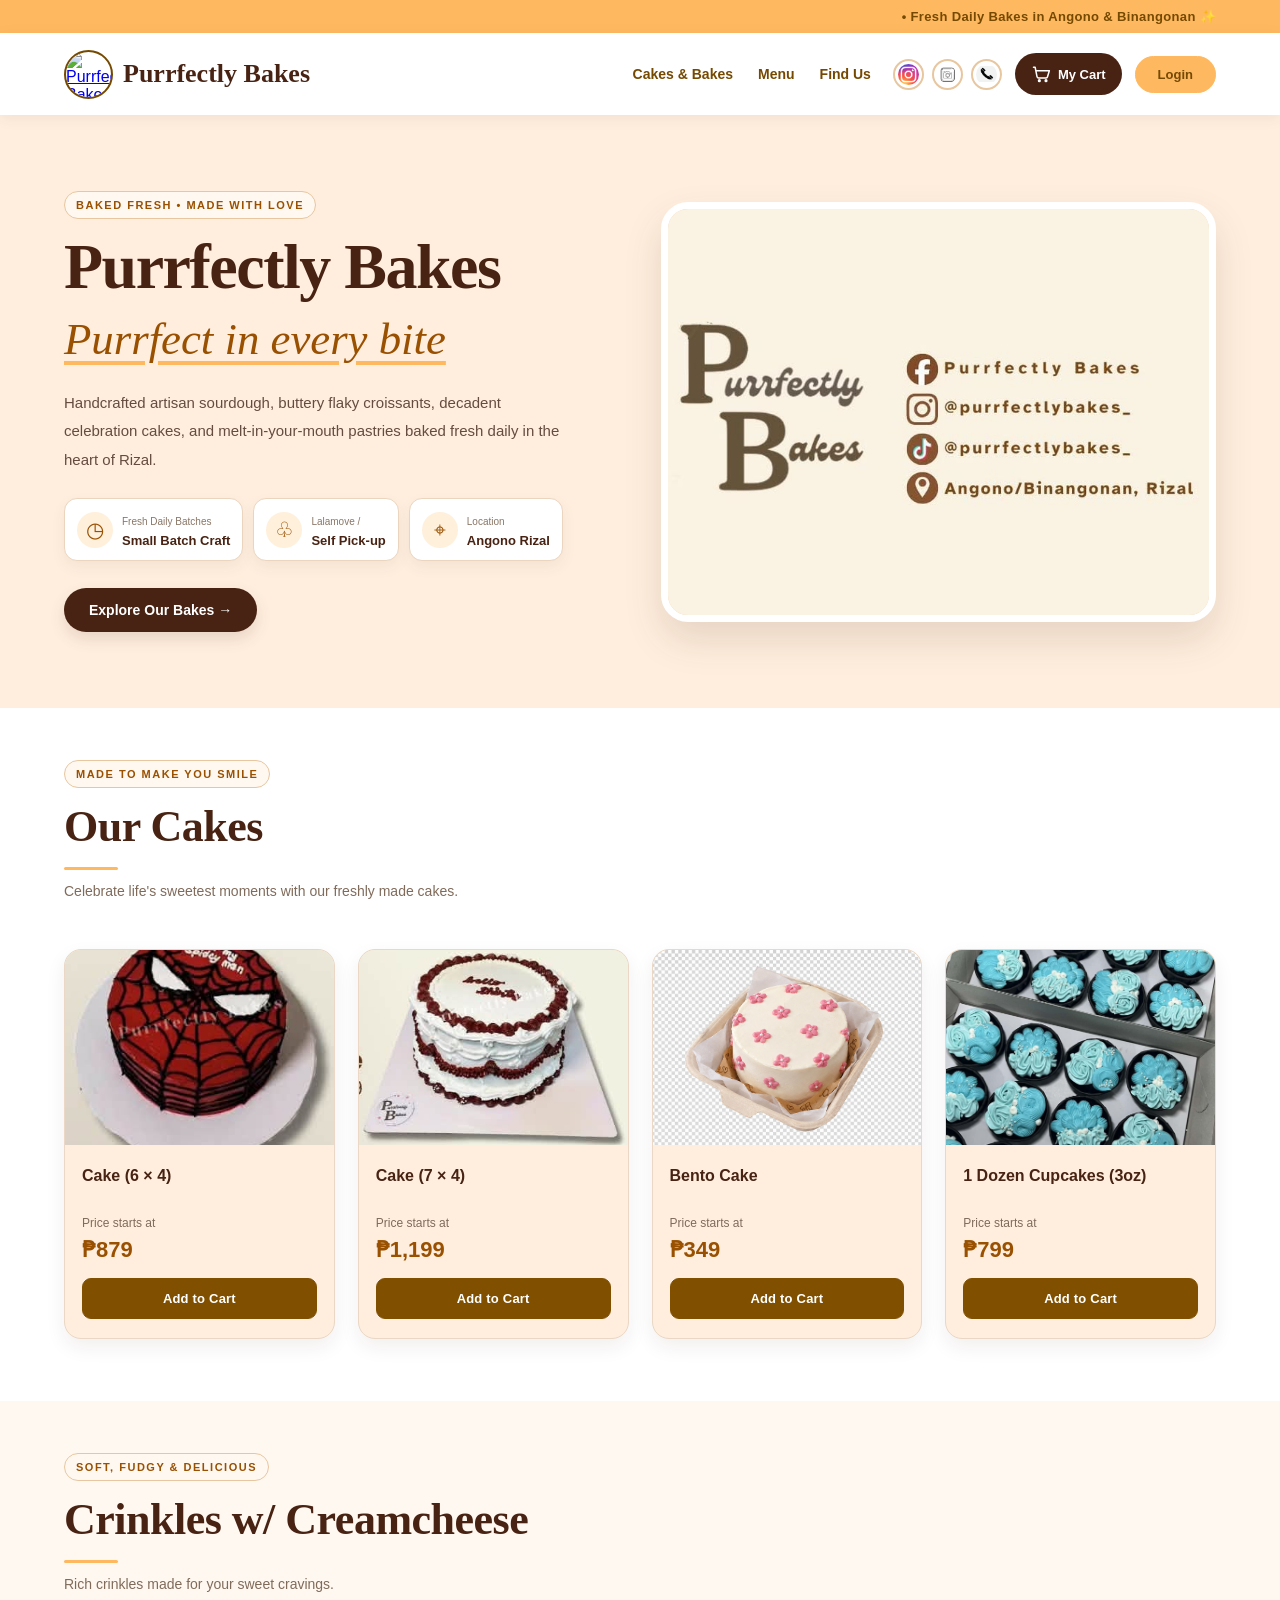
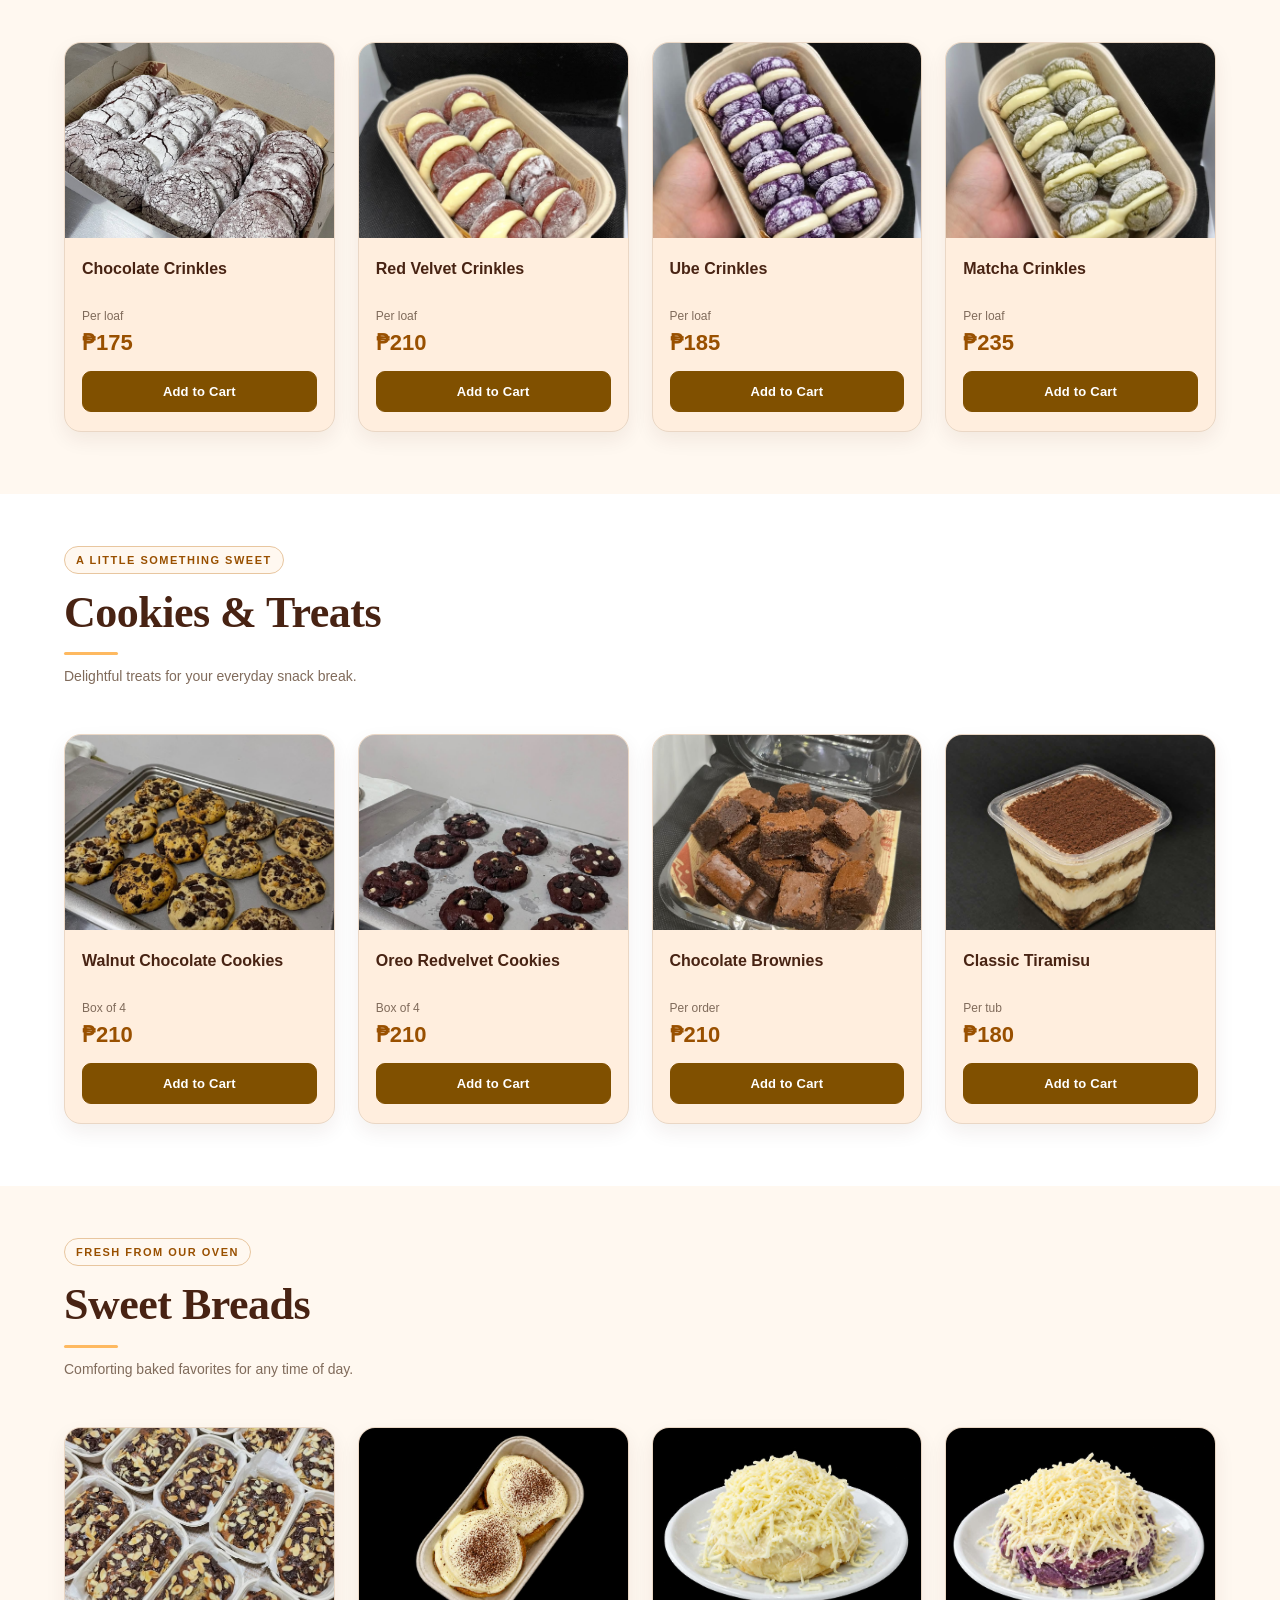
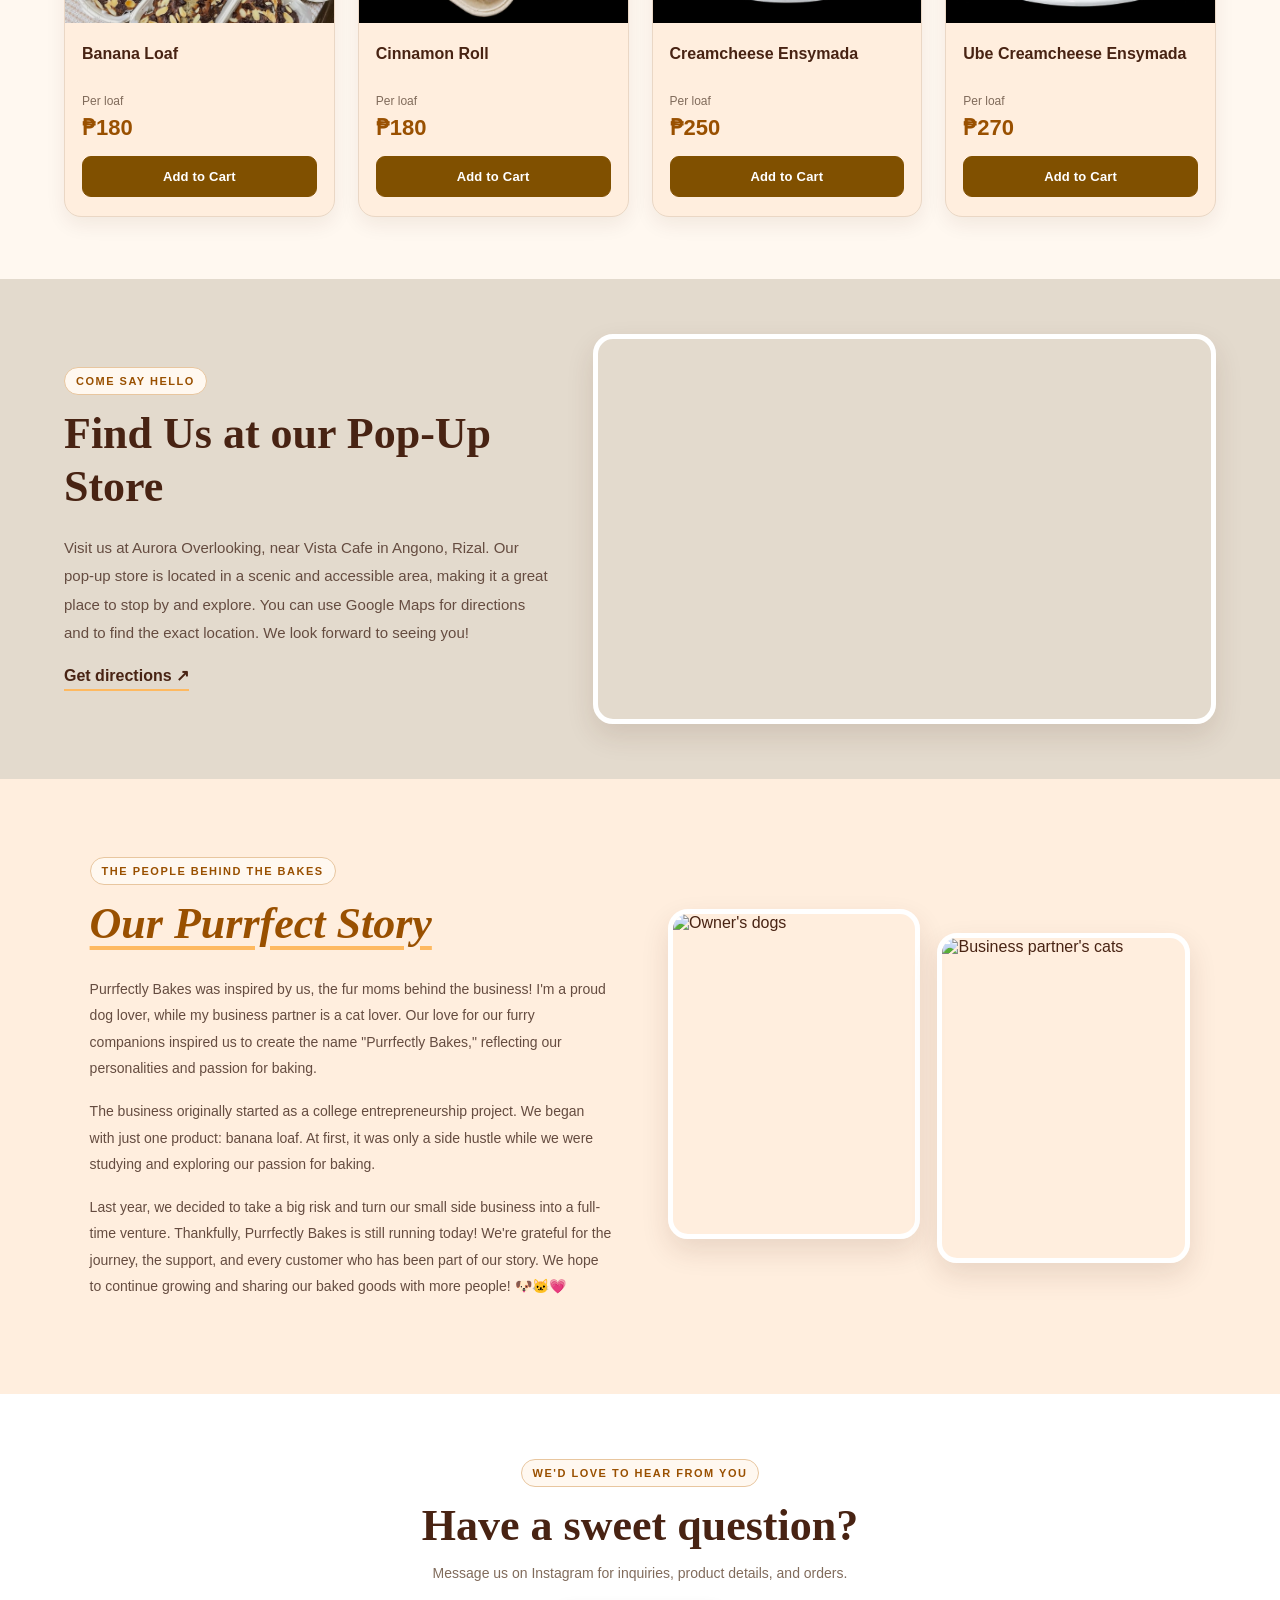
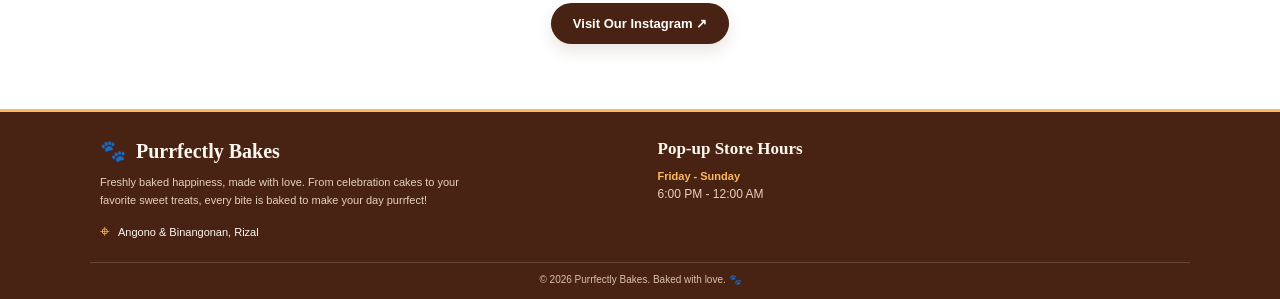
==== commit 742f6a5a: "cartCtaPopups" ====
--- a/indexx.html
+++ b/indexx.html
@@ -7,11 +7,196 @@
     <meta name="description" content="Freshly baked cakes, crinkles, cookies, and sweet breads from Purrfectly Bakes in Rizal.">
     <title>Purrfectly Bakes | Freshly Baked with Love</title>
     <link rel="stylesheet" href="style.css">
+    <style>
+        .mid-header { position: sticky; }
+        .cart-checkbox,
+        .checkout-open-checkbox {
+            position: absolute;
+            width: 1px;
+            height: 1px;
+            opacity: 0;
+            overflow: hidden;
+            clip: rect(0, 0, 0, 0);
+            white-space: nowrap;
+        }
+        .cart-checkbox { left: 50%; }
+        .cart-checkbox:focus-visible ~ .header-actions .cart-toggle,
+        .checkout-open-checkbox:focus-visible ~ .checkout-backdrop {
+            outline: 3px solid #C07828;
+            outline-offset: 3px;
+        }
+        .cart-toggle {
+            display: inline-flex;
+            align-items: center;
+            gap: 7px;
+            padding: 11px 16px;
+            border-radius: 30px;
+            background: #482313;
+            color: #fff;
+            font-size: 13px;
+            font-weight: 700;
+            cursor: pointer;
+            transition: .25s ease;
+        }
+        .cart-toggle:hover { background: #FEB960; color: #482313; }
+        .cart-toggle svg {
+            width: 20px;
+            height: 20px;
+            fill: none;
+            stroke: currentColor;
+            stroke-width: 1.8;
+            stroke-linecap: round;
+            stroke-linejoin: round;
+        }
+        .cart-dropdown {
+            display: none;
+            position: absolute;
+            z-index: 40;
+            top: calc(100% + 8px);
+            right: 16px;
+            width: min(430px, calc(100vw - 32px));
+        }
+        .cart-checkbox:checked ~ .cart-dropdown { display: block; }
+        .cart-dropdown-backdrop {
+            position: fixed;
+            inset: 0;
+            z-index: 0;
+            cursor: default;
+        }
+        .cart-dropdown-panel {
+            position: relative;
+            z-index: 1;
+            max-height: min(75vh, 620px);
+            overflow-y: auto;
+            padding: 16px;
+            border: 1px solid #E0D2C3;
+            border-radius: 10px;
+            background: #F7EFE2;
+            box-shadow: 0 14px 36px rgba(42, 26, 16, .2);
+        }
+        .cart-dropdown-header {
+            display: flex;
+            align-items: center;
+            justify-content: space-between;
+            padding-bottom: 10px;
+            border-bottom: 1px solid #D9CBBC;
+        }
+        .cart-dropdown-header h2 {
+            margin: 0;
+            color: #482313;
+            font: bold 24px Georgia, serif;
+        }
+        .cart-dropdown-header label {
+            color: #482313;
+            font-size: 28px;
+            line-height: 1;
+            cursor: pointer;
+        }
+        .cart-column-headings,
+        .cart-items li {
+            display: grid;
+            grid-template-columns: minmax(0, 1fr) 72px 66px;
+            align-items: center;
+            gap: 8px;
+        }
+        .cart-column-headings {
+            padding: 12px 2px 7px;
+            color: #806B5B;
+            font-size: 11px;
+            font-weight: 700;
+        }
+        .cart-items {
+            margin: 0;
+            padding: 0;
+            list-style: none;
+        }
+        .cart-items li {
+            min-height: 48px;
+            padding: 7px 2px;
+            border-top: 1px solid #E2D8CC;
+            color: #482313;
+            font-size: 12px;
+        }
+        .cart-items label { display: block; }
+        .cart-items input {
+            width: 58px;
+            height: 30px;
+            padding: 3px 5px;
+            border: 1px solid #A37233;
+            border-radius: 5px;
+        }
+        .cart-items strong { text-align: right; white-space: nowrap; }
+        .cart-note {
+            display: block;
+            margin-top: 12px;
+            color: #482313;
+            font-size: 12px;
+            font-weight: 700;
+        }
+        .cart-note textarea {
+            display: block;
+            width: 100%;
+            min-height: 58px;
+            margin-top: 7px;
+            padding: 8px;
+            border: 1px solid #D9CBBC;
+            border-radius: 7px;
+            font: inherit;
+            font-weight: 400;
+        }
+        .cart-subtotal {
+            display: flex;
+            justify-content: flex-end;
+            gap: 14px;
+            padding: 11px 2px;
+            color: #482313;
+        }
+        .cart-checkout {
+            display: block;
+            padding: 10px 12px;
+            border-radius: 7px;
+            background: #F1D29E;
+            color: #482313;
+            text-align: center;
+            font-weight: 700;
+            cursor: pointer;
+        }
+        .checkout-backdrop {
+            display: none;
+            position: fixed;
+            inset: 0;
+            z-index: 1998;
+            background: rgba(35, 20, 12, .62);
+            cursor: default;
+        }
+        .checkout-open-checkbox:checked ~ .checkout-backdrop { display: block; }
+        .checkout-open-checkbox:checked ~ #checkout {
+            display: block;
+            animation: popupIn .22s ease forwards;
+        }
+        #close-checkout-label {
+            display: grid;
+            place-items: center;
+        }
+        @media (max-width: 650px) {
+            .cart-dropdown {
+                position: fixed;
+                top: 12px;
+                right: 10px;
+                width: calc(100vw - 20px);
+            }
+            .cart-dropdown-panel { max-height: calc(100vh - 24px); }
+            .cart-items li { grid-template-columns: minmax(0, 1fr) 62px 66px; gap: 5px; }
+        }
+    </style>
     <!-- Visual -->
 
 
 </head>
 <body>
+    <input class="checkout-open-checkbox" type="checkbox" id="checkout-open" aria-label="Checkout">
+    <label class="checkout-backdrop" for="checkout-open" aria-label="Close checkout"></label>
+
     <!-- TOP ANNOUNCEMENT BAR: short store update shown above the navigation. -->
     <div class="top-header">
         <h1>• Fresh Daily Bakes in Angono &amp; Binangonan ✨</h1>
@@ -30,6 +215,7 @@
             <a href="#maps">Find Us</a>
         </nav>
 
+        <input class="cart-checkbox" type="checkbox" id="cart-open" aria-label="Shopping cart">
         <div class="header-actions">
             <div class="header-icons">
                 <a href="https://www.instagram.com/purrfectlybakes_/" target="_blank" rel="noopener noreferrer" aria-label="Instagram">
@@ -39,15 +225,69 @@
                 <a href="#contact" aria-label="Contact us"><img src="pictures/Contact.jpg" alt=""></a>
             </div>
 
-            <button type="button" class="cart-trigger" id="open-cart">
-                🛒 My Cart <span id="cart-count">(0)</span>
-            </button>
+            <label class="cart-toggle" for="cart-open" aria-label="Open shopping cart">
+                <svg viewBox="0 0 24 24" aria-hidden="true">
+                    <path d="M3 4h2l2.2 11.1a2 2 0 0 0 2 1.6h8.7a2 2 0 0 0 2-1.6L22 8H6"></path>
+                    <circle cx="10" cy="20" r="1"></circle>
+                    <circle cx="18" cy="20" r="1"></circle>
+                </svg>
+                My Cart
+            </label>
 
             <!-- LOGIN BUTTON -->
             <div class="Login">
                 <a href="#login">Login</a>
             </div>
         </div>
+
+        <section class="cart-dropdown" id="cart-dropdown" role="dialog" aria-modal="true" aria-labelledby="cart-heading">
+            <label class="cart-dropdown-backdrop" for="cart-open" aria-label="Close cart"></label>
+            <div class="cart-dropdown-panel">
+                <div class="cart-dropdown-header">
+                    <h2 id="cart-heading">Your Cart</h2>
+                    <label for="cart-open" aria-label="Close cart">&times;</label>
+                </div>
+                <div class="cart-column-headings" aria-hidden="true">
+                    <span>Product</span>
+                    <span>Quantity</span>
+                    <span>Price</span>
+                </div>
+                <ul class="cart-items">
+                    <li>
+                        <span>Chocolate Crinkles</span>
+                        <label>
+                            <span class="visually-hidden">Chocolate Crinkles quantity</span>
+                            <input type="number" min="1" value="1" aria-label="Chocolate Crinkles quantity">
+                        </label>
+                        <strong>₱175.00</strong>
+                    </li>
+                    <li>
+                        <span>Red Velvet Crinkles</span>
+                        <label>
+                            <span class="visually-hidden">Red Velvet Crinkles quantity</span>
+                            <input type="number" min="1" value="1" aria-label="Red Velvet Crinkles quantity">
+                        </label>
+                        <strong>₱210.00</strong>
+                    </li>
+                    <li>
+                        <span>Bento Cake</span>
+                        <label>
+                            <span class="visually-hidden">Bento Cake quantity</span>
+                            <input type="number" min="1" value="1" aria-label="Bento Cake quantity">
+                        </label>
+                        <strong>₱349.00</strong>
+                    </li>
+                </ul>
+                <label class="cart-note" for="cart-note">Special order instruction
+                    <textarea id="cart-note" rows="3" placeholder="Add a note for your order"></textarea>
+                </label>
+                <div class="cart-subtotal">
+                    <span>Subtotal</span>
+                    <strong>₱734.00</strong>
+                </div>
+                <label class="cart-checkout" for="checkout-open">Continue to Checkout</label>
+            </div>
+        </section>
     </header>
 
     <main>
@@ -315,7 +555,7 @@
         </div>
     </div>
 
-    <!-- SHOPPING INTERFACE MARKUP: these controls are visual only without JavaScript. -->
+    <!-- SHOPPING INTERFACE -->
     <!-- Reusable product details popup -->
     <div class="modal-backdrop" id="product-backdrop"></div>
     <section id="product-modal" class="popup" role="dialog" aria-modal="true" aria-hidden="true" aria-labelledby="modal-product-name">
@@ -333,22 +573,9 @@
         </div>
     </section>
 
-    <!-- Shopping cart popup -->
-    <section id="cart" class="popup cart-popup" role="dialog" aria-modal="true" aria-hidden="true" aria-labelledby="cart-title">
-        <button type="button" class="modal-close" id="close-cart" aria-label="Close cart">×</button>
-        <p class="eyebrow">YOUR SWEET SELECTION</p>
-        <h2 id="cart-title">My Cart <span class="cart-heading-count" id="cart-heading-count">(0 items)</span></h2>
-        <div id="cart-items"><p class="empty-cart">Your cart is currently empty. Add something sweet!</p></div>
-        <div class="cart-summary">
-            <div><span>Subtotal</span><strong>₱<span id="cart-total">0</span></strong></div>
-            <small>Delivery fee, if applicable, will be confirmed by the shop.</small>
-            <button type="button" id="checkout-button" class="primary-button" disabled>Proceed to Checkout</button>
-        </div>
-    </section>
-
     <!-- Checkout screen -->
-    <section id="checkout" class="popup checkout-popup" role="dialog" aria-modal="true" aria-hidden="true" aria-labelledby="checkout-title">
-        <button type="button" class="modal-close" id="close-checkout" aria-label="Close checkout">×</button>
+    <section id="checkout" class="popup checkout-popup" role="dialog" aria-modal="true" aria-labelledby="checkout-title">
+        <label for="checkout-open" class="modal-close" id="close-checkout-label" aria-label="Close checkout">&times;</label>
         <p class="eyebrow">ALMOST THERE!</p>
         <h2 id="checkout-title">Complete Your Order</h2>
         <p class="checkout-intro">Please provide your details so we can prepare your freshly baked treats.</p>
